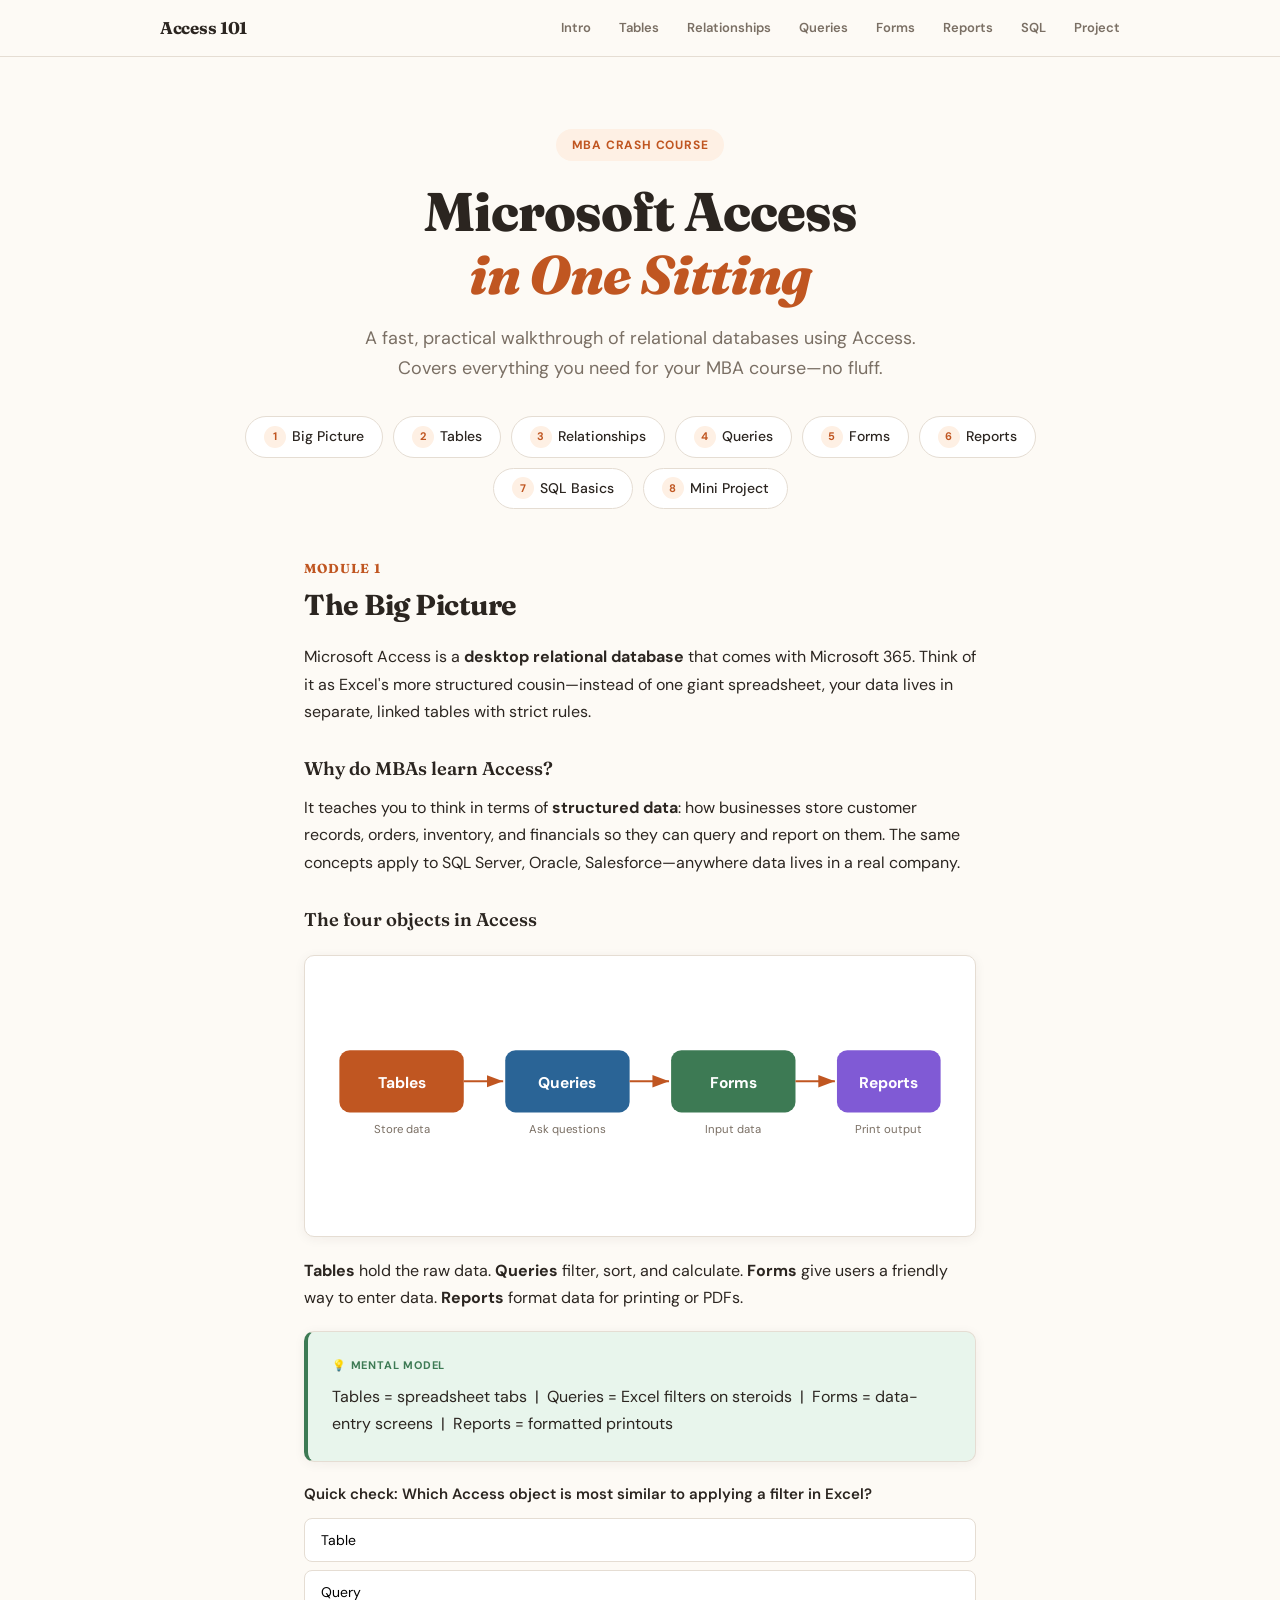
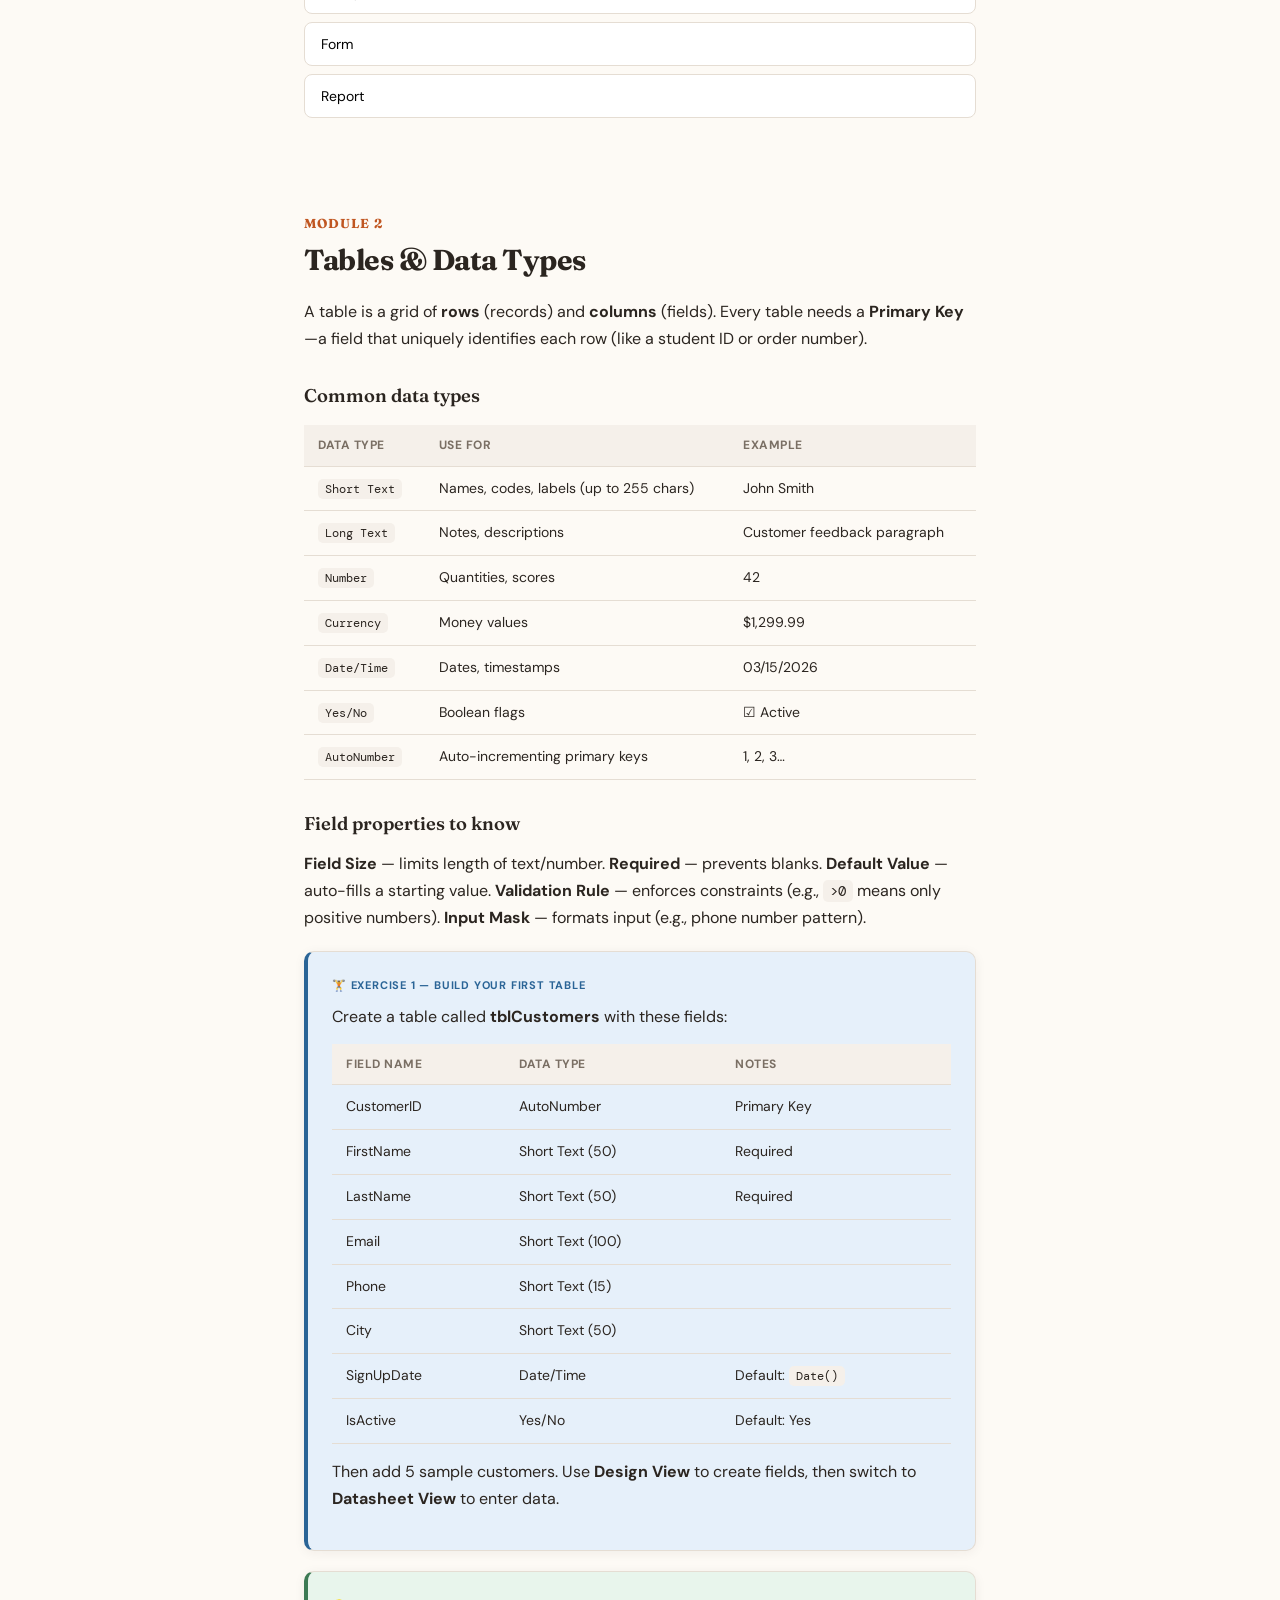
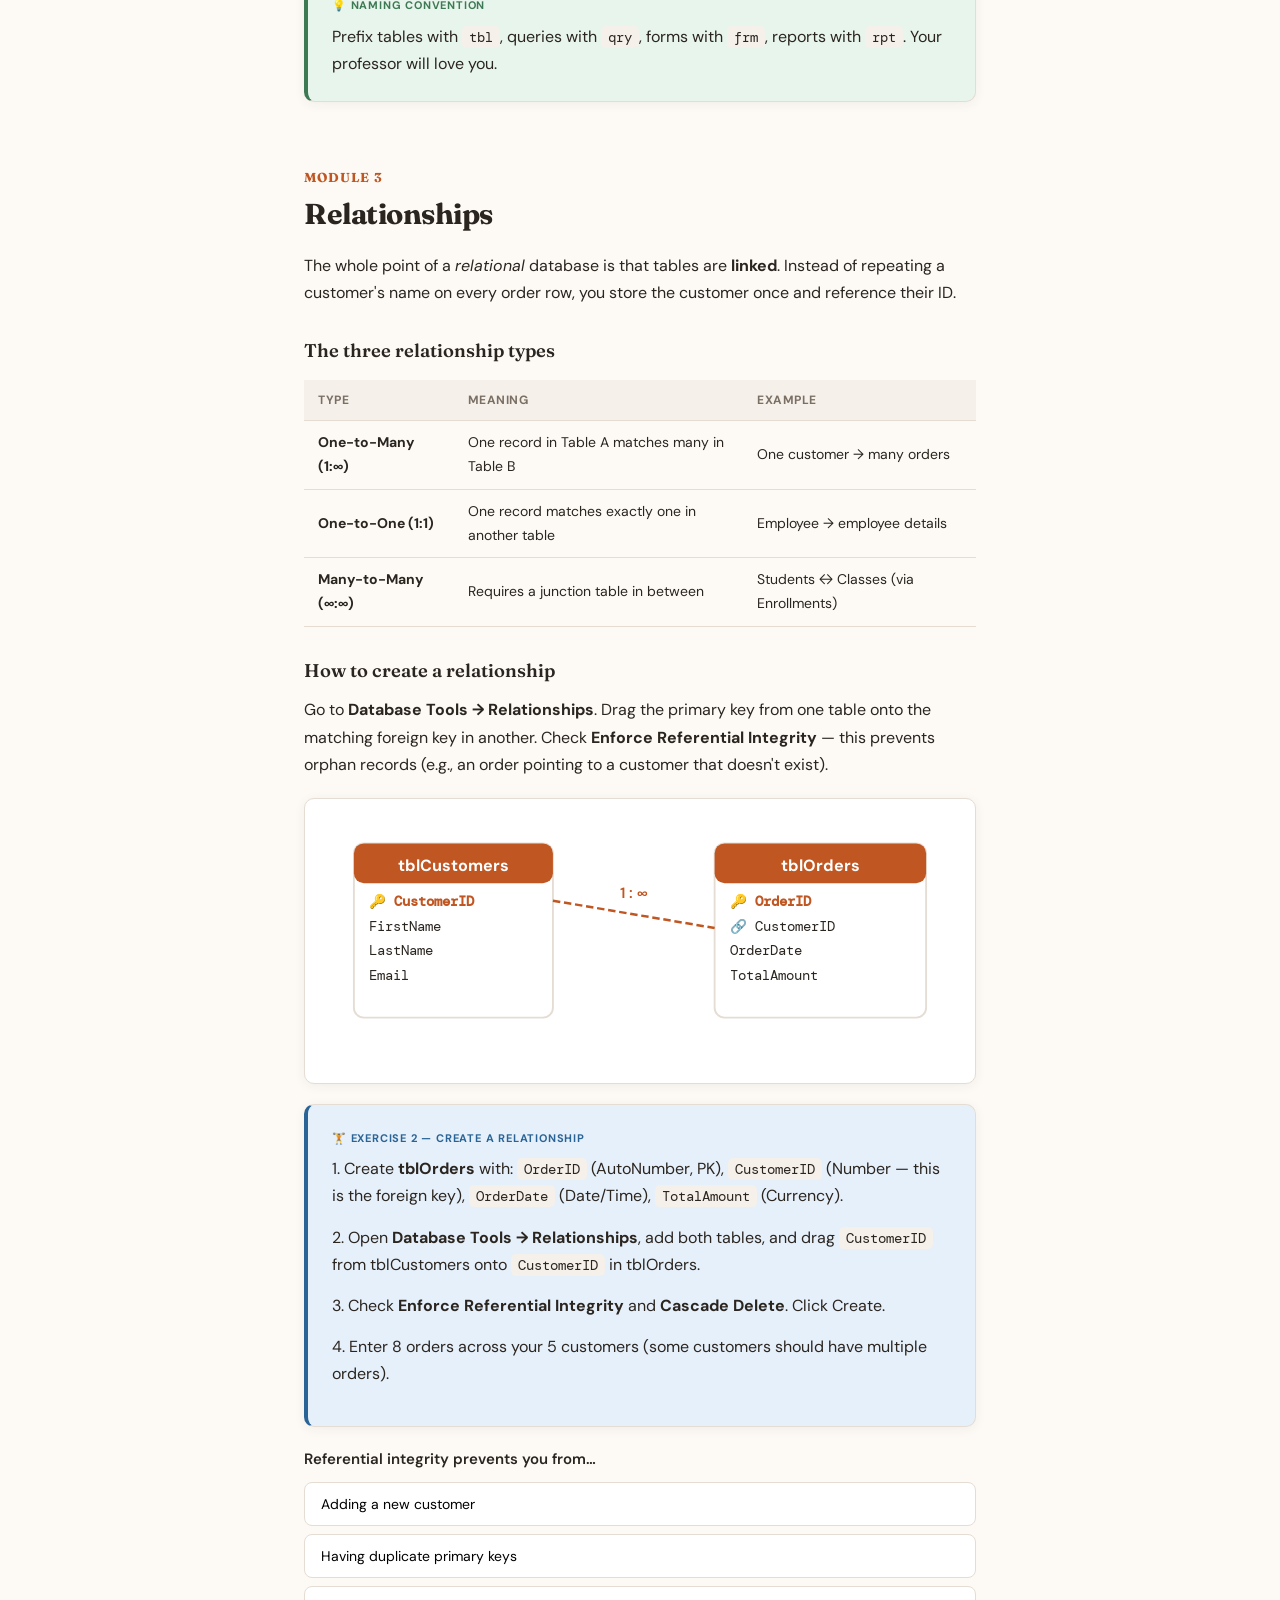
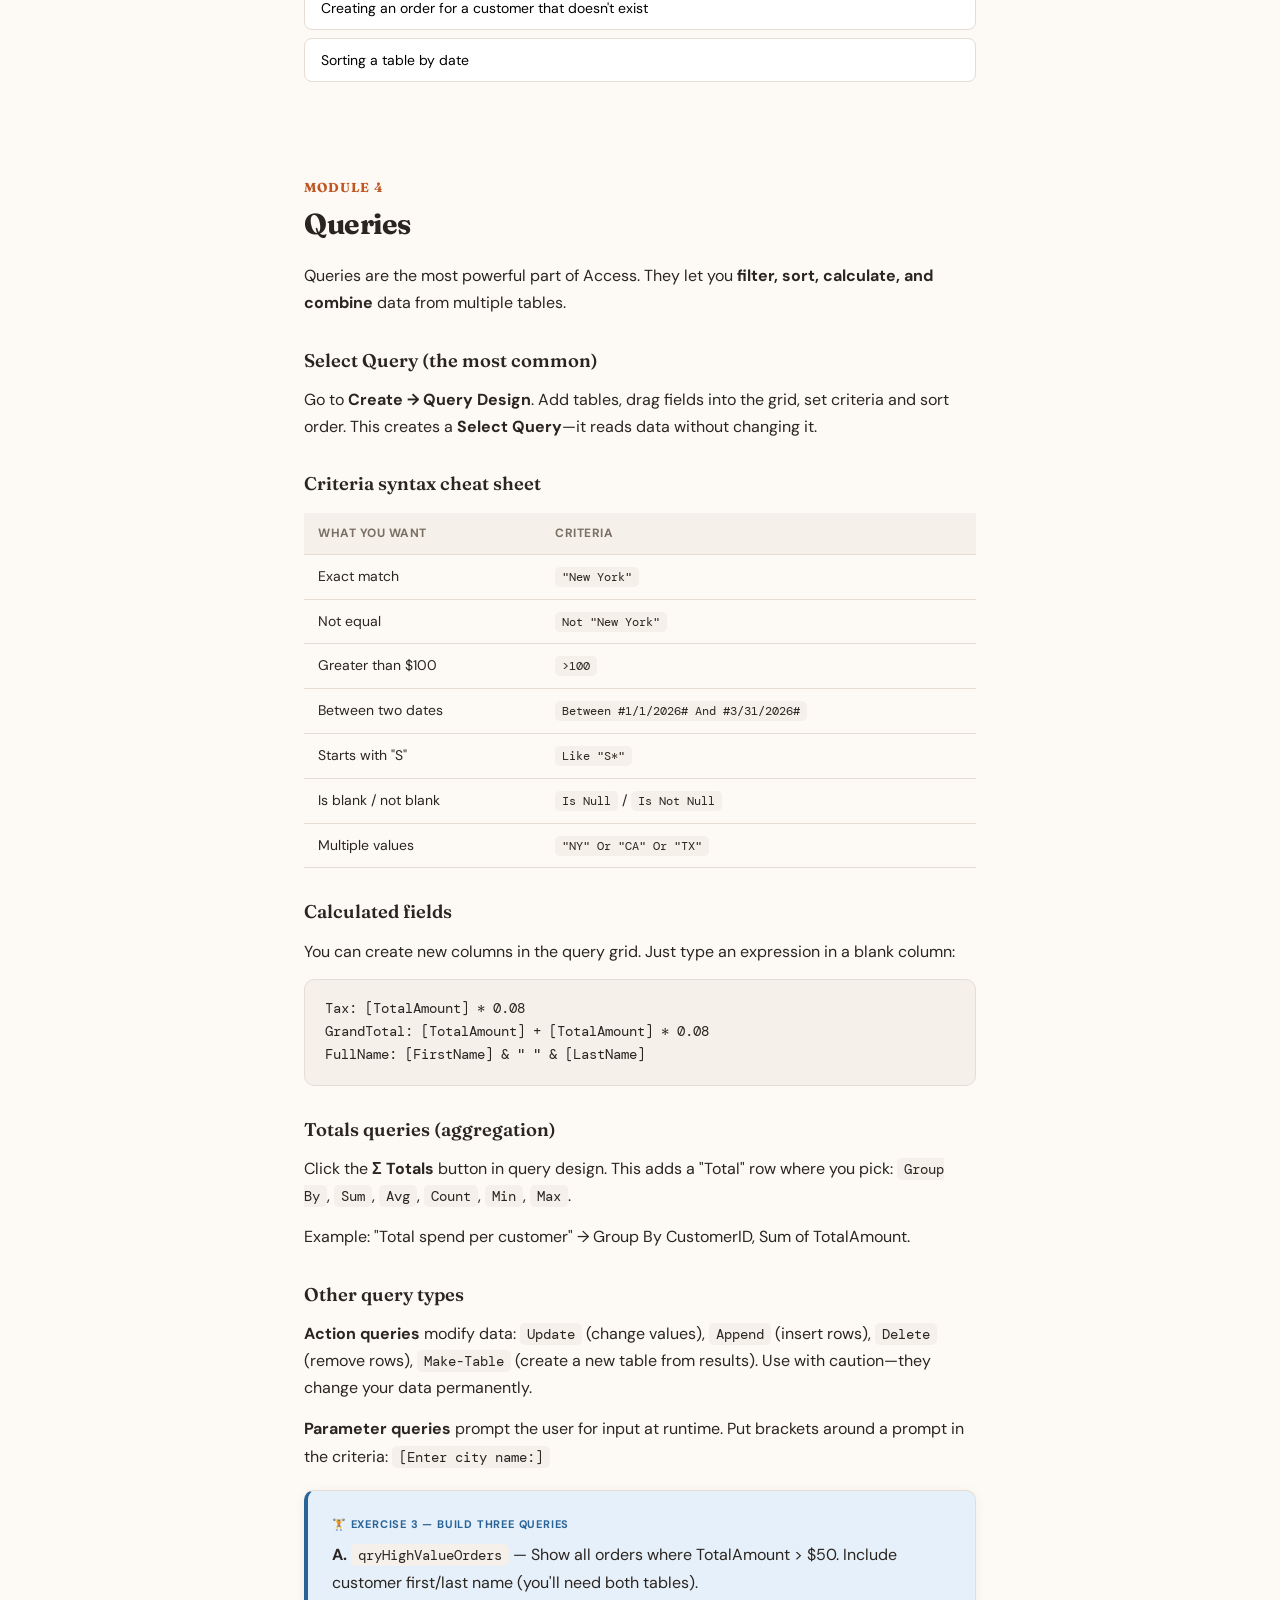
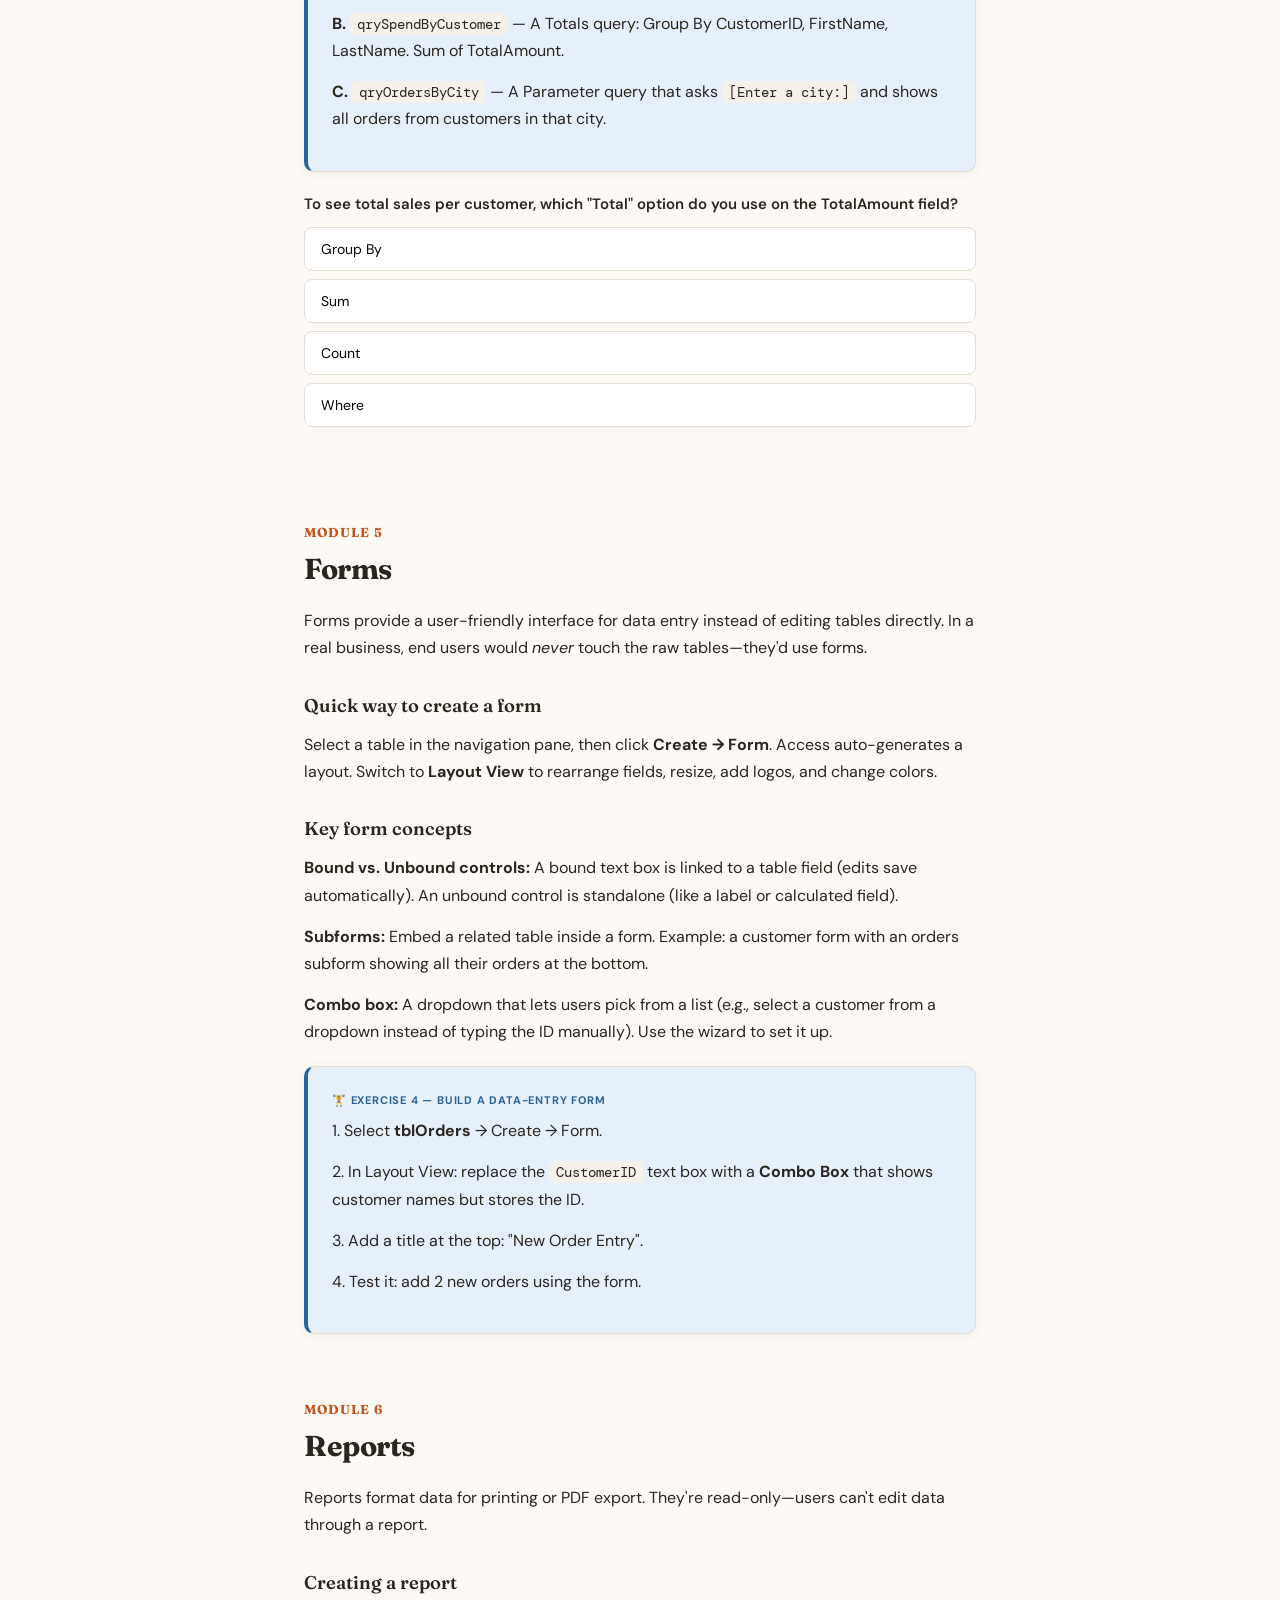
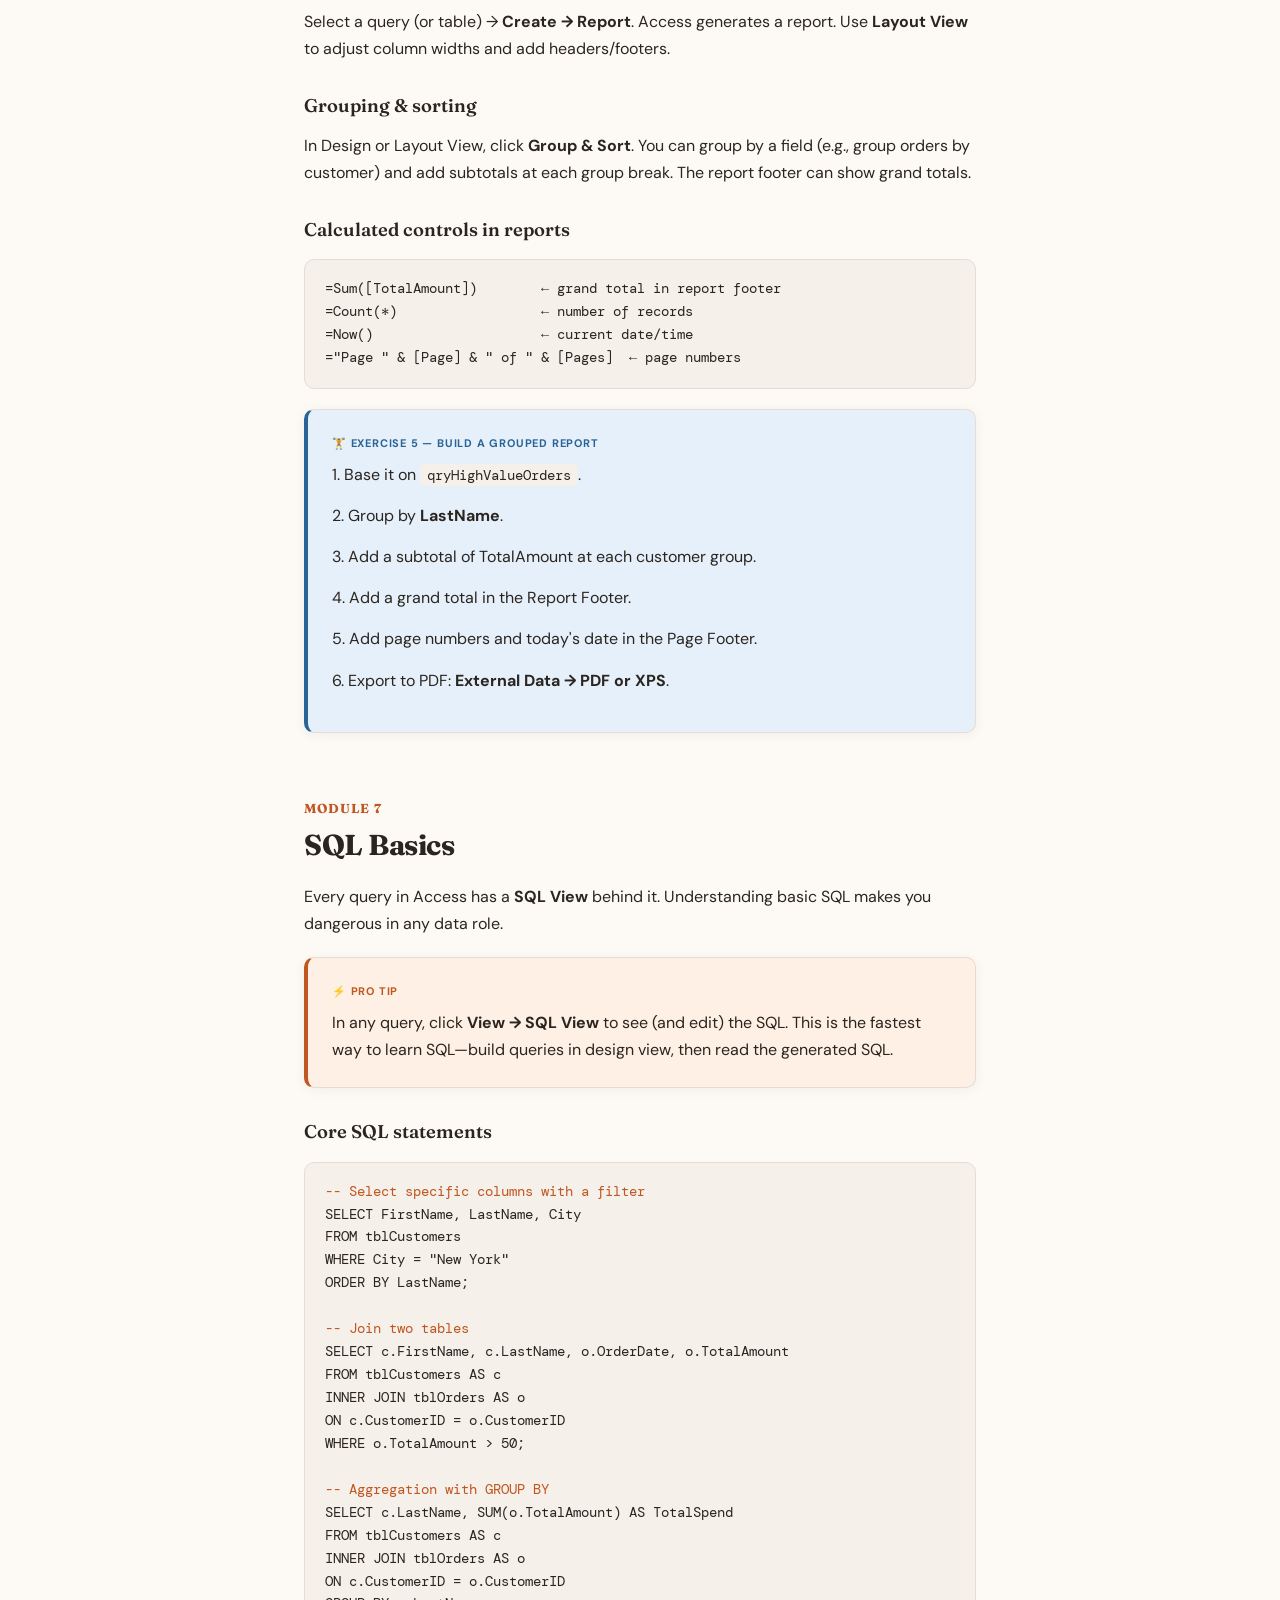
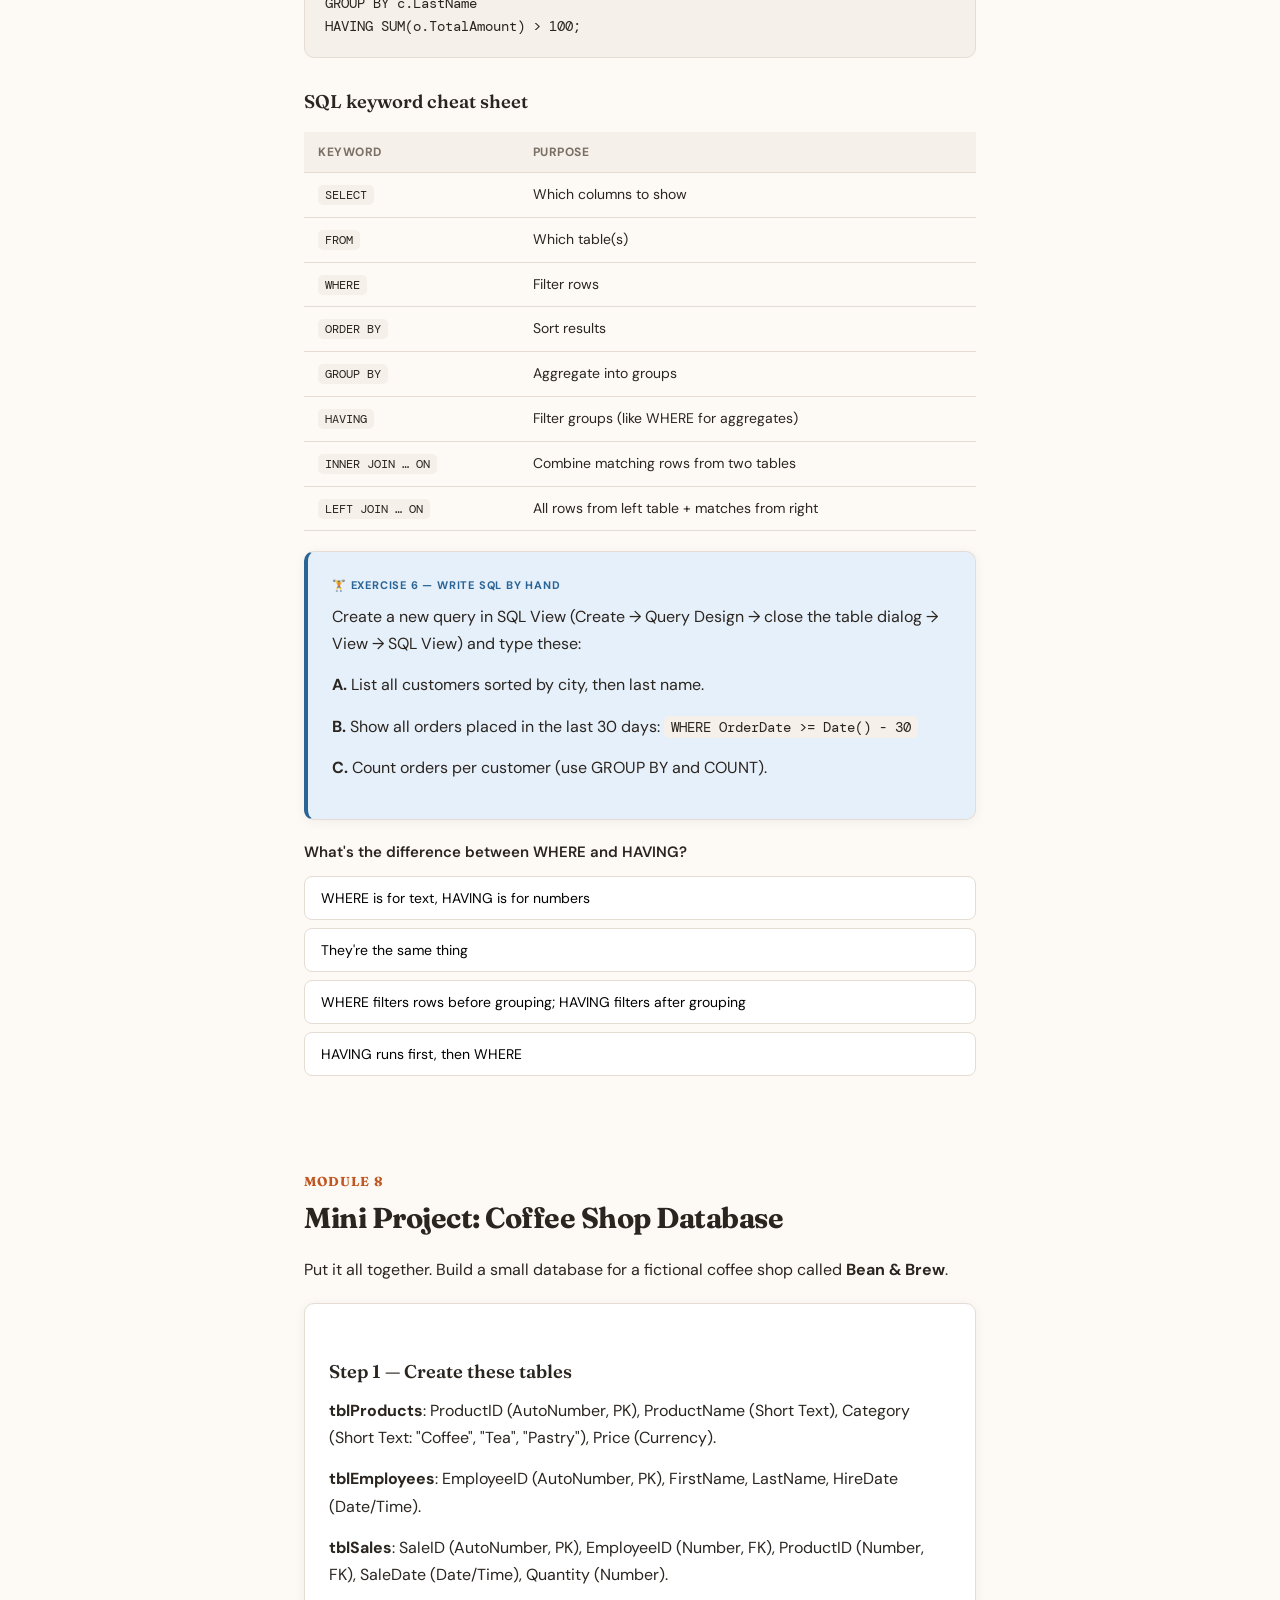
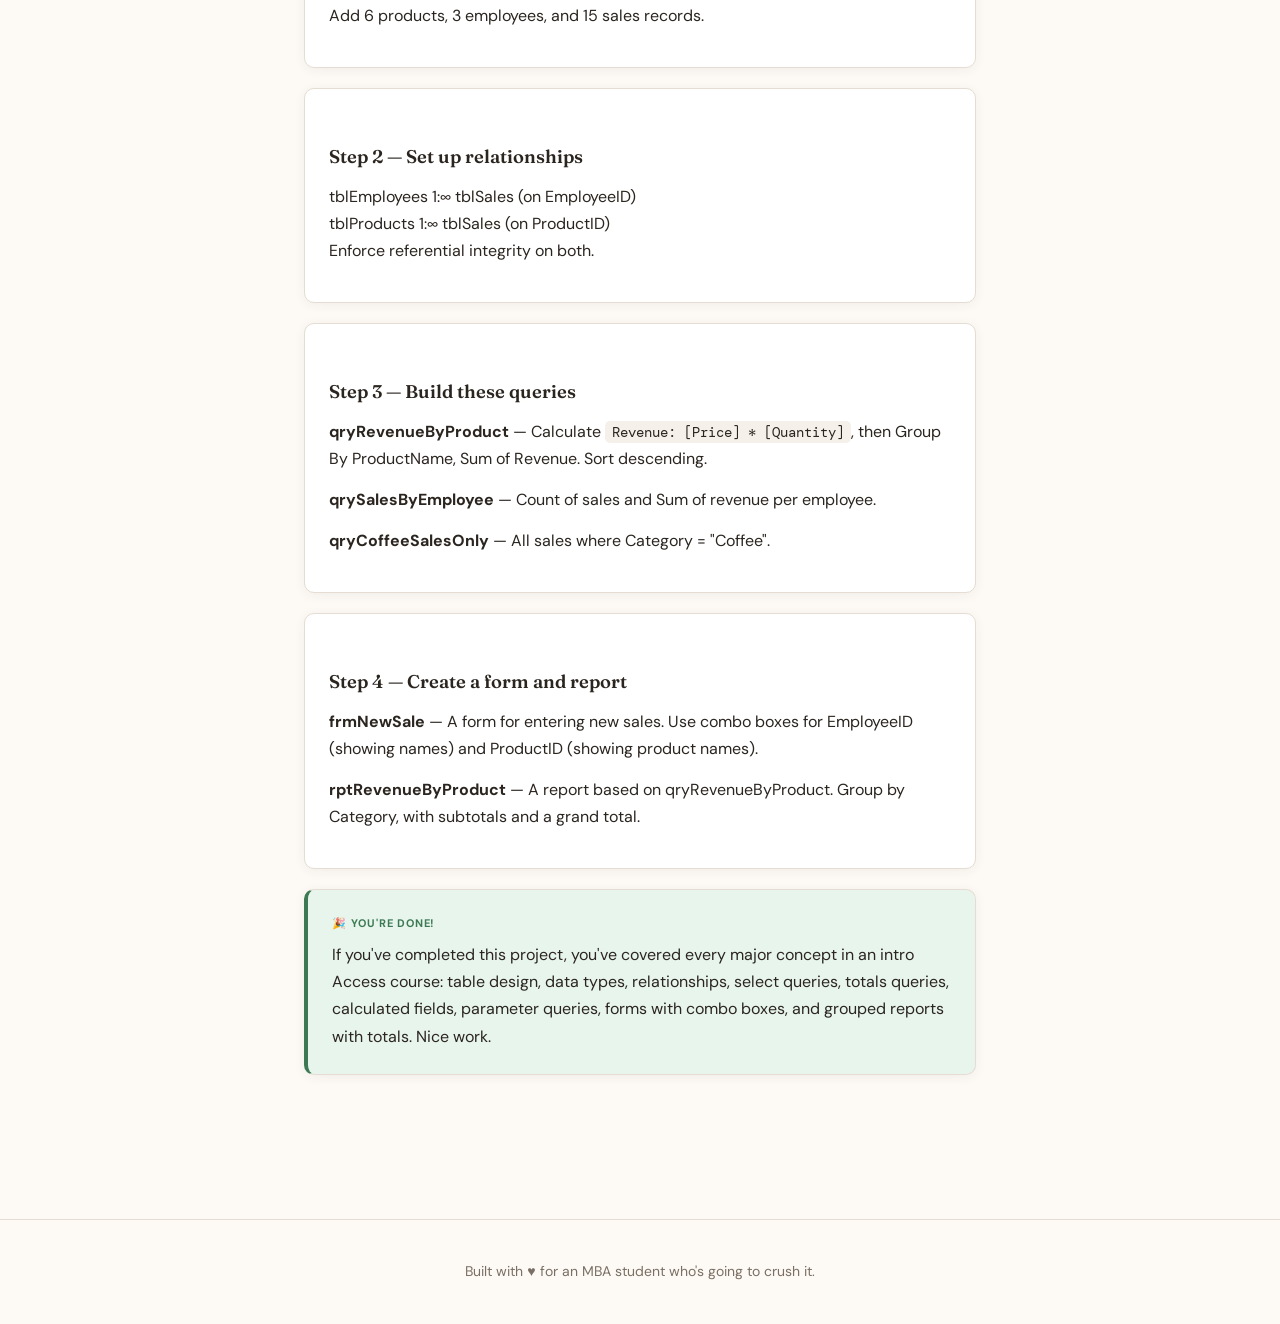
==== access-tutorial/index.html @ 062bd8d0 "Add Microsoft Access MBA crash course tutorial Interactive tutorial with 8 modules covering tables, " ====
<!DOCTYPE html>
<html lang="en">
<head>
<meta charset="UTF-8">
<meta name="viewport" content="width=device-width, initial-scale=1.0">
<title>Microsoft Access — MBA Crash Course</title>
<link href="https://fonts.googleapis.com/css2?family=Fraunces:ital,opsz,wght@0,9..144,300..900;1,9..144,300..900&family=DM+Sans:ital,wght@0,400;0,500;0,600;0,700;1,400&family=DM+Mono:wght@400;500&display=swap" rel="stylesheet">
<style>
*, *::before, *::after { box-sizing: border-box; margin: 0; padding: 0; }

:root {
  --bg: #FDFAF5;
  --text: #2B2520;
  --text-muted: #7A6F64;
  --accent: #C05621;
  --accent-light: #FEF0E4;
  --accent-dark: #8B3A12;
  --green: #3D7A54;
  --green-light: #E8F5EC;
  --blue: #2A6496;
  --blue-light: #E6F0FA;
  --border: #E5DDD3;
  --card-bg: #FFFFFF;
  --code-bg: #F5F0EA;
  --shadow: 0 2px 12px rgba(43,37,32,0.06);
  --radius: 10px;
}

html { scroll-behavior: smooth; }

body {
  font-family: 'DM Sans', sans-serif;
  background: var(--bg);
  color: var(--text);
  line-height: 1.7;
  font-size: 16px;
  -webkit-font-smoothing: antialiased;
}

/* ---- NAV ---- */
nav {
  position: sticky; top: 0; z-index: 100;
  background: rgba(253,250,245,0.92);
  backdrop-filter: blur(12px);
  border-bottom: 1px solid var(--border);
  padding: 0 24px;
}
nav .inner {
  max-width: 960px; margin: 0 auto;
  display: flex; align-items: center; gap: 28px;
  height: 56px; overflow-x: auto;
}
nav a {
  font-size: 13px; font-weight: 600; color: var(--text-muted);
  text-decoration: none; white-space: nowrap;
  transition: color 0.2s;
}
nav a:hover, nav a.active { color: var(--accent); }
nav .logo {
  font-family: 'Fraunces', serif; font-weight: 700;
  font-size: 17px; color: var(--text); margin-right: auto;
  letter-spacing: -0.3px;
}

/* ---- HERO ---- */
.hero {
  max-width: 960px; margin: 0 auto;
  padding: 72px 24px 48px;
  text-align: center;
}
.hero .badge {
  display: inline-block;
  background: var(--accent-light); color: var(--accent);
  font-size: 12px; font-weight: 700; letter-spacing: 0.8px;
  text-transform: uppercase;
  padding: 6px 16px; border-radius: 100px;
  margin-bottom: 20px;
}
.hero h1 {
  font-family: 'Fraunces', serif;
  font-size: clamp(2.2rem, 5vw, 3.4rem);
  font-weight: 800; line-height: 1.15;
  letter-spacing: -1px;
  color: var(--text);
  margin-bottom: 16px;
}
.hero h1 em { font-style: italic; color: var(--accent); }
.hero p {
  font-size: 18px; color: var(--text-muted);
  max-width: 560px; margin: 0 auto 32px;
}
.hero .toc {
  display: flex; flex-wrap: wrap; justify-content: center; gap: 10px;
}
.hero .toc a {
  display: inline-flex; align-items: center; gap: 6px;
  background: var(--card-bg); border: 1px solid var(--border);
  padding: 8px 18px; border-radius: 100px;
  font-size: 14px; font-weight: 500; color: var(--text);
  text-decoration: none; transition: all 0.2s;
}
.hero .toc a:hover {
  border-color: var(--accent); color: var(--accent);
  box-shadow: var(--shadow);
}
.hero .toc a .num {
  background: var(--accent-light); color: var(--accent);
  font-size: 11px; font-weight: 700;
  width: 22px; height: 22px; border-radius: 50%;
  display: inline-flex; align-items: center; justify-content: center;
}

/* ---- SECTIONS ---- */
.container { max-width: 720px; margin: 0 auto; padding: 0 24px 80px; }

section {
  margin-bottom: 64px;
  scroll-margin-top: 72px;
}
section > .section-num {
  font-family: 'Fraunces', serif;
  font-size: 13px; font-weight: 700;
  color: var(--accent); letter-spacing: 1px;
  text-transform: uppercase;
  margin-bottom: 8px;
}
section > h2 {
  font-family: 'Fraunces', serif;
  font-size: 1.8rem; font-weight: 700;
  line-height: 1.25; letter-spacing: -0.5px;
  margin-bottom: 20px;
}

h3 {
  font-family: 'Fraunces', serif;
  font-size: 1.15rem; font-weight: 600;
  margin: 28px 0 10px;
}

p { margin-bottom: 14px; }

/* ---- CARDS ---- */
.card {
  background: var(--card-bg);
  border: 1px solid var(--border);
  border-radius: var(--radius);
  padding: 24px;
  margin: 20px 0;
  box-shadow: var(--shadow);
}
.card.tip { border-left: 4px solid var(--green); background: var(--green-light); }
.card.warn { border-left: 4px solid var(--accent); background: var(--accent-light); }
.card.exercise { border-left: 4px solid var(--blue); background: var(--blue-light); }
.card .label {
  font-size: 11px; font-weight: 700; letter-spacing: 0.8px;
  text-transform: uppercase; margin-bottom: 8px;
}
.card.tip .label { color: var(--green); }
.card.warn .label { color: var(--accent); }
.card.exercise .label { color: var(--blue); }

/* ---- CODE ---- */
code {
  font-family: 'DM Mono', monospace;
  font-size: 0.88em;
  background: var(--code-bg);
  padding: 2px 7px; border-radius: 5px;
}
pre {
  background: var(--code-bg);
  border: 1px solid var(--border);
  border-radius: var(--radius);
  padding: 18px 20px;
  overflow-x: auto;
  margin: 14px 0;
  font-family: 'DM Mono', monospace;
  font-size: 13.5px;
  line-height: 1.7;
}

/* ---- TABLE ---- */
.table-wrap { overflow-x: auto; margin: 14px 0; }
table {
  width: 100%; border-collapse: collapse;
  font-size: 14px;
}
th, td {
  text-align: left; padding: 10px 14px;
  border-bottom: 1px solid var(--border);
}
th {
  font-weight: 700; font-size: 12px;
  text-transform: uppercase; letter-spacing: 0.5px;
  color: var(--text-muted);
  background: var(--code-bg);
}
tr:hover td { background: rgba(192,86,33,0.03); }

/* ---- PROGRESS ---- */
.progress-bar {
  position: fixed; top: 0; left: 0; height: 3px;
  background: var(--accent); z-index: 200;
  width: 0%; transition: width 0.1s;
}

/* ---- QUIZ ---- */
.quiz { margin: 20px 0; }
.quiz-q {
  font-weight: 600; margin-bottom: 10px; font-size: 15px;
}
.quiz-options { display: flex; flex-direction: column; gap: 8px; }
.quiz-opt {
  display: block; width: 100%;
  background: var(--card-bg); border: 1.5px solid var(--border);
  border-radius: 8px; padding: 12px 16px;
  font-size: 14px; font-family: inherit;
  cursor: pointer; text-align: left;
  transition: all 0.2s;
}
.quiz-opt:hover { border-color: var(--blue); }
.quiz-opt.correct {
  border-color: var(--green); background: var(--green-light);
  pointer-events: none;
}
.quiz-opt.wrong {
  border-color: #C53030; background: #FFF5F5;
  pointer-events: none;
}
.quiz-feedback {
  margin-top: 10px; font-size: 14px;
  font-weight: 600; min-height: 20px;
}

/* ---- DIAGRAM ---- */
.diagram {
  background: var(--card-bg);
  border: 1px solid var(--border);
  border-radius: var(--radius);
  padding: 32px 24px;
  margin: 20px 0;
  text-align: center;
  box-shadow: var(--shadow);
}
.diagram svg { max-width: 100%; height: auto; }

/* ---- FOOTER ---- */
footer {
  text-align: center; padding: 40px 24px;
  font-size: 14px; color: var(--text-muted);
  border-top: 1px solid var(--border);
}

/* ---- RESPONSIVE ---- */
@media (max-width: 600px) {
  .hero { padding: 48px 20px 32px; }
  section > h2 { font-size: 1.5rem; }
  .card { padding: 18px; }
  nav .inner { gap: 18px; }
}
</style>
</head>
<body>

<div class="progress-bar" id="progressBar"></div>

<nav>
  <div class="inner">
    <span class="logo">Access 101</span>
    <a href="#intro">Intro</a>
    <a href="#tables">Tables</a>
    <a href="#relationships">Relationships</a>
    <a href="#queries">Queries</a>
    <a href="#forms">Forms</a>
    <a href="#reports">Reports</a>
    <a href="#sql">SQL</a>
    <a href="#project">Project</a>
  </div>
</nav>

<!-- HERO -->
<div class="hero">
  <div class="badge">MBA Crash Course</div>
  <h1>Microsoft Access<br><em>in One Sitting</em></h1>
  <p>A fast, practical walkthrough of relational databases using Access. Covers everything you need for your MBA course—no fluff.</p>
  <div class="toc">
    <a href="#intro"><span class="num">1</span> Big Picture</a>
    <a href="#tables"><span class="num">2</span> Tables</a>
    <a href="#relationships"><span class="num">3</span> Relationships</a>
    <a href="#queries"><span class="num">4</span> Queries</a>
    <a href="#forms"><span class="num">5</span> Forms</a>
    <a href="#reports"><span class="num">6</span> Reports</a>
    <a href="#sql"><span class="num">7</span> SQL Basics</a>
    <a href="#project"><span class="num">8</span> Mini Project</a>
  </div>
</div>

<div class="container">

<!-- ============ SECTION 1 ============ -->
<section id="intro">
  <div class="section-num">Module 1</div>
  <h2>The Big Picture</h2>

  <p>Microsoft Access is a <strong>desktop relational database</strong> that comes with Microsoft 365. Think of it as Excel's more structured cousin—instead of one giant spreadsheet, your data lives in separate, linked tables with strict rules.</p>

  <h3>Why do MBAs learn Access?</h3>
  <p>It teaches you to think in terms of <strong>structured data</strong>: how businesses store customer records, orders, inventory, and financials so they can query and report on them. The same concepts apply to SQL Server, Oracle, Salesforce—anywhere data lives in a real company.</p>

  <h3>The four objects in Access</h3>

  <div class="diagram">
    <svg viewBox="0 0 600 200" xmlns="http://www.w3.org/2000/svg">
      <style>
        .box { rx: 10; ry: 10; stroke-width: 2; }
        .label { font-family: 'DM Sans', sans-serif; font-size: 15px; font-weight: 700; fill: #fff; text-anchor: middle; }
        .sub { font-family: 'DM Sans', sans-serif; font-size: 11px; fill: #7A6F64; text-anchor: middle; }
        .arrow { stroke: #C05621; stroke-width: 2; fill: none; marker-end: url(#arrowhead); }
      </style>
      <defs><marker id="arrowhead" markerWidth="8" markerHeight="6" refX="8" refY="3" orient="auto"><polygon points="0 0, 8 3, 0 6" fill="#C05621"/></marker></defs>
      <rect class="box" x="10" y="60" width="120" height="60" fill="#C05621"/>
      <text class="label" x="70" y="96">Tables</text>
      <text class="sub" x="70" y="140">Store data</text>

      <rect class="box" x="170" y="60" width="120" height="60" fill="#2A6496"/>
      <text class="label" x="230" y="96">Queries</text>
      <text class="sub" x="230" y="140">Ask questions</text>

      <rect class="box" x="330" y="60" width="120" height="60" fill="#3D7A54"/>
      <text class="label" x="390" y="96">Forms</text>
      <text class="sub" x="390" y="140">Input data</text>

      <rect class="box" x="490" y="60" width="100" height="60" fill="#805AD5"/>
      <text class="label" x="540" y="96">Reports</text>
      <text class="sub" x="540" y="140">Print output</text>

      <line class="arrow" x1="130" y1="90" x2="168" y2="90"/>
      <line class="arrow" x1="290" y1="90" x2="328" y2="90"/>
      <line class="arrow" x1="450" y1="90" x2="488" y2="90"/>
    </svg>
  </div>

  <p><strong>Tables</strong> hold the raw data. <strong>Queries</strong> filter, sort, and calculate. <strong>Forms</strong> give users a friendly way to enter data. <strong>Reports</strong> format data for printing or PDFs.</p>

  <div class="card tip">
    <div class="label">💡 Mental model</div>
    Tables = spreadsheet tabs &nbsp;|&nbsp; Queries = Excel filters on steroids &nbsp;|&nbsp; Forms = data-entry screens &nbsp;|&nbsp; Reports = formatted printouts
  </div>

  <div class="quiz" data-answer="1">
    <div class="quiz-q">Quick check: Which Access object is most similar to applying a filter in Excel?</div>
    <div class="quiz-options">
      <button class="quiz-opt" data-idx="0">Table</button>
      <button class="quiz-opt" data-idx="1">Query</button>
      <button class="quiz-opt" data-idx="2">Form</button>
      <button class="quiz-opt" data-idx="3">Report</button>
    </div>
    <div class="quiz-feedback"></div>
  </div>
</section>

<!-- ============ SECTION 2 ============ -->
<section id="tables">
  <div class="section-num">Module 2</div>
  <h2>Tables &amp; Data Types</h2>

  <p>A table is a grid of <strong>rows</strong> (records) and <strong>columns</strong> (fields). Every table needs a <strong>Primary Key</strong>—a field that uniquely identifies each row (like a student ID or order number).</p>

  <h3>Common data types</h3>
  <div class="table-wrap">
    <table>
      <thead><tr><th>Data Type</th><th>Use For</th><th>Example</th></tr></thead>
      <tbody>
        <tr><td><code>Short Text</code></td><td>Names, codes, labels (up to 255 chars)</td><td>John Smith</td></tr>
        <tr><td><code>Long Text</code></td><td>Notes, descriptions</td><td>Customer feedback paragraph</td></tr>
        <tr><td><code>Number</code></td><td>Quantities, scores</td><td>42</td></tr>
        <tr><td><code>Currency</code></td><td>Money values</td><td>$1,299.99</td></tr>
        <tr><td><code>Date/Time</code></td><td>Dates, timestamps</td><td>03/15/2026</td></tr>
        <tr><td><code>Yes/No</code></td><td>Boolean flags</td><td>☑ Active</td></tr>
        <tr><td><code>AutoNumber</code></td><td>Auto-incrementing primary keys</td><td>1, 2, 3…</td></tr>
      </tbody>
    </table>
  </div>

  <h3>Field properties to know</h3>
  <p><strong>Field Size</strong> — limits length of text/number. <strong>Required</strong> — prevents blanks. <strong>Default Value</strong> — auto-fills a starting value. <strong>Validation Rule</strong> — enforces constraints (e.g., <code>>0</code> means only positive numbers). <strong>Input Mask</strong> — formats input (e.g., phone number pattern).</p>

  <div class="card exercise">
    <div class="label">🏋️ Exercise 1 — Build your first table</div>
    <p>Create a table called <strong>tblCustomers</strong> with these fields:</p>
    <div class="table-wrap">
      <table>
        <thead><tr><th>Field Name</th><th>Data Type</th><th>Notes</th></tr></thead>
        <tbody>
          <tr><td>CustomerID</td><td>AutoNumber</td><td>Primary Key</td></tr>
          <tr><td>FirstName</td><td>Short Text (50)</td><td>Required</td></tr>
          <tr><td>LastName</td><td>Short Text (50)</td><td>Required</td></tr>
          <tr><td>Email</td><td>Short Text (100)</td><td></td></tr>
          <tr><td>Phone</td><td>Short Text (15)</td><td></td></tr>
          <tr><td>City</td><td>Short Text (50)</td><td></td></tr>
          <tr><td>SignUpDate</td><td>Date/Time</td><td>Default: <code>Date()</code></td></tr>
          <tr><td>IsActive</td><td>Yes/No</td><td>Default: Yes</td></tr>
        </tbody>
      </table>
    </div>
    <p>Then add 5 sample customers. Use <strong>Design View</strong> to create fields, then switch to <strong>Datasheet View</strong> to enter data.</p>
  </div>

  <div class="card tip">
    <div class="label">💡 Naming convention</div>
    Prefix tables with <code>tbl</code>, queries with <code>qry</code>, forms with <code>frm</code>, reports with <code>rpt</code>. Your professor will love you.
  </div>
</section>

<!-- ============ SECTION 3 ============ -->
<section id="relationships">
  <div class="section-num">Module 3</div>
  <h2>Relationships</h2>

  <p>The whole point of a <em>relational</em> database is that tables are <strong>linked</strong>. Instead of repeating a customer's name on every order row, you store the customer once and reference their ID.</p>

  <h3>The three relationship types</h3>
  <div class="table-wrap">
    <table>
      <thead><tr><th>Type</th><th>Meaning</th><th>Example</th></tr></thead>
      <tbody>
        <tr><td><strong>One-to-Many (1:∞)</strong></td><td>One record in Table A matches many in Table B</td><td>One customer → many orders</td></tr>
        <tr><td><strong>One-to-One (1:1)</strong></td><td>One record matches exactly one in another table</td><td>Employee → employee details</td></tr>
        <tr><td><strong>Many-to-Many (∞:∞)</strong></td><td>Requires a junction table in between</td><td>Students ↔ Classes (via Enrollments)</td></tr>
      </tbody>
    </table>
  </div>

  <h3>How to create a relationship</h3>
  <p>Go to <strong>Database Tools → Relationships</strong>. Drag the primary key from one table onto the matching foreign key in another. Check <strong>Enforce Referential Integrity</strong> — this prevents orphan records (e.g., an order pointing to a customer that doesn't exist).</p>

  <div class="diagram">
    <svg viewBox="0 0 500 170" xmlns="http://www.w3.org/2000/svg">
      <style>
        .tbl-box { fill: #fff; stroke: #E5DDD3; stroke-width: 1.5; rx: 8; }
        .tbl-head { fill: #C05621; rx: 8; }
        .tbl-title { font-family: 'DM Sans', sans-serif; font-size: 13px; font-weight: 700; fill: #fff; }
        .tbl-field { font-family: 'DM Mono', monospace; font-size: 11px; fill: #2B2520; }
        .tbl-pk { font-family: 'DM Mono', monospace; font-size: 11px; fill: #C05621; font-weight: 700; }
        .rel-line { stroke: #C05621; stroke-width: 2; stroke-dasharray: 6 3; }
        .rel-label { font-family: 'DM Sans', sans-serif; font-size: 12px; fill: #C05621; font-weight: 600; text-anchor: middle; }
      </style>
      <rect class="tbl-box" x="20" y="10" width="160" height="140"/>
      <rect class="tbl-head" x="20" y="10" width="160" height="32"/>
      <text class="tbl-title" x="100" y="32" text-anchor="middle">tblCustomers</text>
      <text class="tbl-pk" x="32" y="60">🔑 CustomerID</text>
      <text class="tbl-field" x="32" y="80">FirstName</text>
      <text class="tbl-field" x="32" y="100">LastName</text>
      <text class="tbl-field" x="32" y="120">Email</text>

      <rect class="tbl-box" x="310" y="10" width="170" height="140"/>
      <rect class="tbl-head" x="310" y="10" width="170" height="32"/>
      <text class="tbl-title" x="395" y="32" text-anchor="middle">tblOrders</text>
      <text class="tbl-pk" x="322" y="60">🔑 OrderID</text>
      <text class="tbl-field" x="322" y="80">🔗 CustomerID</text>
      <text class="tbl-field" x="322" y="100">OrderDate</text>
      <text class="tbl-field" x="322" y="120">TotalAmount</text>

      <line class="rel-line" x1="180" y1="56" x2="310" y2="78"/>
      <text class="rel-label" x="245" y="54">1 : ∞</text>
    </svg>
  </div>

  <div class="card exercise">
    <div class="label">🏋️ Exercise 2 — Create a relationship</div>
    <p>1. Create <strong>tblOrders</strong> with: <code>OrderID</code> (AutoNumber, PK), <code>CustomerID</code> (Number — this is the foreign key), <code>OrderDate</code> (Date/Time), <code>TotalAmount</code> (Currency).</p>
    <p>2. Open <strong>Database Tools → Relationships</strong>, add both tables, and drag <code>CustomerID</code> from tblCustomers onto <code>CustomerID</code> in tblOrders.</p>
    <p>3. Check <strong>Enforce Referential Integrity</strong> and <strong>Cascade Delete</strong>. Click Create.</p>
    <p>4. Enter 8 orders across your 5 customers (some customers should have multiple orders).</p>
  </div>

  <div class="quiz" data-answer="2">
    <div class="quiz-q">Referential integrity prevents you from…</div>
    <div class="quiz-options">
      <button class="quiz-opt" data-idx="0">Adding a new customer</button>
      <button class="quiz-opt" data-idx="1">Having duplicate primary keys</button>
      <button class="quiz-opt" data-idx="2">Creating an order for a customer that doesn't exist</button>
      <button class="quiz-opt" data-idx="3">Sorting a table by date</button>
    </div>
    <div class="quiz-feedback"></div>
  </div>
</section>

<!-- ============ SECTION 4 ============ -->
<section id="queries">
  <div class="section-num">Module 4</div>
  <h2>Queries</h2>

  <p>Queries are the most powerful part of Access. They let you <strong>filter, sort, calculate, and combine</strong> data from multiple tables.</p>

  <h3>Select Query (the most common)</h3>
  <p>Go to <strong>Create → Query Design</strong>. Add tables, drag fields into the grid, set criteria and sort order. This creates a <strong>Select Query</strong>—it reads data without changing it.</p>

  <h3>Criteria syntax cheat sheet</h3>
  <div class="table-wrap">
    <table>
      <thead><tr><th>What you want</th><th>Criteria</th></tr></thead>
      <tbody>
        <tr><td>Exact match</td><td><code>"New York"</code></td></tr>
        <tr><td>Not equal</td><td><code>Not "New York"</code></td></tr>
        <tr><td>Greater than $100</td><td><code>>100</code></td></tr>
        <tr><td>Between two dates</td><td><code>Between #1/1/2026# And #3/31/2026#</code></td></tr>
        <tr><td>Starts with "S"</td><td><code>Like "S*"</code></td></tr>
        <tr><td>Is blank / not blank</td><td><code>Is Null</code> / <code>Is Not Null</code></td></tr>
        <tr><td>Multiple values</td><td><code>"NY" Or "CA" Or "TX"</code></td></tr>
      </tbody>
    </table>
  </div>

  <h3>Calculated fields</h3>
  <p>You can create new columns in the query grid. Just type an expression in a blank column:</p>
  <pre>Tax: [TotalAmount] * 0.08
GrandTotal: [TotalAmount] + [TotalAmount] * 0.08
FullName: [FirstName] &amp; " " &amp; [LastName]</pre>

  <h3>Totals queries (aggregation)</h3>
  <p>Click the <strong>Σ Totals</strong> button in query design. This adds a "Total" row where you pick: <code>Group By</code>, <code>Sum</code>, <code>Avg</code>, <code>Count</code>, <code>Min</code>, <code>Max</code>.</p>
  <p>Example: "Total spend per customer" → Group By CustomerID, Sum of TotalAmount.</p>

  <h3>Other query types</h3>
  <p><strong>Action queries</strong> modify data: <code>Update</code> (change values), <code>Append</code> (insert rows), <code>Delete</code> (remove rows), <code>Make-Table</code> (create a new table from results). Use with caution—they change your data permanently.</p>
  <p><strong>Parameter queries</strong> prompt the user for input at runtime. Put brackets around a prompt in the criteria: <code>[Enter city name:]</code></p>

  <div class="card exercise">
    <div class="label">🏋️ Exercise 3 — Build three queries</div>
    <p><strong>A.</strong> <code>qryHighValueOrders</code> — Show all orders where TotalAmount > $50. Include customer first/last name (you'll need both tables).</p>
    <p><strong>B.</strong> <code>qrySpendByCustomer</code> — A Totals query: Group By CustomerID, FirstName, LastName. Sum of TotalAmount.</p>
    <p><strong>C.</strong> <code>qryOrdersByCity</code> — A Parameter query that asks <code>[Enter a city:]</code> and shows all orders from customers in that city.</p>
  </div>

  <div class="quiz" data-answer="1">
    <div class="quiz-q">To see total sales per customer, which "Total" option do you use on the TotalAmount field?</div>
    <div class="quiz-options">
      <button class="quiz-opt" data-idx="0">Group By</button>
      <button class="quiz-opt" data-idx="1">Sum</button>
      <button class="quiz-opt" data-idx="2">Count</button>
      <button class="quiz-opt" data-idx="3">Where</button>
    </div>
    <div class="quiz-feedback"></div>
  </div>
</section>

<!-- ============ SECTION 5 ============ -->
<section id="forms">
  <div class="section-num">Module 5</div>
  <h2>Forms</h2>

  <p>Forms provide a user-friendly interface for data entry instead of editing tables directly. In a real business, end users would <em>never</em> touch the raw tables—they'd use forms.</p>

  <h3>Quick way to create a form</h3>
  <p>Select a table in the navigation pane, then click <strong>Create → Form</strong>. Access auto-generates a layout. Switch to <strong>Layout View</strong> to rearrange fields, resize, add logos, and change colors.</p>

  <h3>Key form concepts</h3>
  <p><strong>Bound vs. Unbound controls:</strong> A bound text box is linked to a table field (edits save automatically). An unbound control is standalone (like a label or calculated field).</p>
  <p><strong>Subforms:</strong> Embed a related table inside a form. Example: a customer form with an orders subform showing all their orders at the bottom.</p>
  <p><strong>Combo box:</strong> A dropdown that lets users pick from a list (e.g., select a customer from a dropdown instead of typing the ID manually). Use the wizard to set it up.</p>

  <div class="card exercise">
    <div class="label">🏋️ Exercise 4 — Build a data-entry form</div>
    <p>1. Select <strong>tblOrders</strong> → Create → Form.</p>
    <p>2. In Layout View: replace the <code>CustomerID</code> text box with a <strong>Combo Box</strong> that shows customer names but stores the ID.</p>
    <p>3. Add a title at the top: "New Order Entry".</p>
    <p>4. Test it: add 2 new orders using the form.</p>
  </div>
</section>

<!-- ============ SECTION 6 ============ -->
<section id="reports">
  <div class="section-num">Module 6</div>
  <h2>Reports</h2>

  <p>Reports format data for printing or PDF export. They're read-only—users can't edit data through a report.</p>

  <h3>Creating a report</h3>
  <p>Select a query (or table) → <strong>Create → Report</strong>. Access generates a report. Use <strong>Layout View</strong> to adjust column widths and add headers/footers.</p>

  <h3>Grouping &amp; sorting</h3>
  <p>In Design or Layout View, click <strong>Group &amp; Sort</strong>. You can group by a field (e.g., group orders by customer) and add subtotals at each group break. The report footer can show grand totals.</p>

  <h3>Calculated controls in reports</h3>
  <pre>=Sum([TotalAmount])        ← grand total in report footer
=Count(*)                  ← number of records
=Now()                     ← current date/time
="Page " &amp; [Page] &amp; " of " &amp; [Pages]  ← page numbers</pre>

  <div class="card exercise">
    <div class="label">🏋️ Exercise 5 — Build a grouped report</div>
    <p>1. Base it on <code>qryHighValueOrders</code>.</p>
    <p>2. Group by <strong>LastName</strong>.</p>
    <p>3. Add a subtotal of TotalAmount at each customer group.</p>
    <p>4. Add a grand total in the Report Footer.</p>
    <p>5. Add page numbers and today's date in the Page Footer.</p>
    <p>6. Export to PDF: <strong>External Data → PDF or XPS</strong>.</p>
  </div>
</section>

<!-- ============ SECTION 7 ============ -->
<section id="sql">
  <div class="section-num">Module 7</div>
  <h2>SQL Basics</h2>

  <p>Every query in Access has a <strong>SQL View</strong> behind it. Understanding basic SQL makes you dangerous in any data role.</p>

  <div class="card warn">
    <div class="label">⚡ Pro tip</div>
    In any query, click <strong>View → SQL View</strong> to see (and edit) the SQL. This is the fastest way to learn SQL—build queries in design view, then read the generated SQL.
  </div>

  <h3>Core SQL statements</h3>
  <pre><span style="color:#C05621">-- Select specific columns with a filter</span>
SELECT FirstName, LastName, City
FROM tblCustomers
WHERE City = "New York"
ORDER BY LastName;

<span style="color:#C05621">-- Join two tables</span>
SELECT c.FirstName, c.LastName, o.OrderDate, o.TotalAmount
FROM tblCustomers AS c
INNER JOIN tblOrders AS o
ON c.CustomerID = o.CustomerID
WHERE o.TotalAmount > 50;

<span style="color:#C05621">-- Aggregation with GROUP BY</span>
SELECT c.LastName, SUM(o.TotalAmount) AS TotalSpend
FROM tblCustomers AS c
INNER JOIN tblOrders AS o
ON c.CustomerID = o.CustomerID
GROUP BY c.LastName
HAVING SUM(o.TotalAmount) > 100;</pre>

  <h3>SQL keyword cheat sheet</h3>
  <div class="table-wrap">
    <table>
      <thead><tr><th>Keyword</th><th>Purpose</th></tr></thead>
      <tbody>
        <tr><td><code>SELECT</code></td><td>Which columns to show</td></tr>
        <tr><td><code>FROM</code></td><td>Which table(s)</td></tr>
        <tr><td><code>WHERE</code></td><td>Filter rows</td></tr>
        <tr><td><code>ORDER BY</code></td><td>Sort results</td></tr>
        <tr><td><code>GROUP BY</code></td><td>Aggregate into groups</td></tr>
        <tr><td><code>HAVING</code></td><td>Filter groups (like WHERE for aggregates)</td></tr>
        <tr><td><code>INNER JOIN … ON</code></td><td>Combine matching rows from two tables</td></tr>
        <tr><td><code>LEFT JOIN … ON</code></td><td>All rows from left table + matches from right</td></tr>
      </tbody>
    </table>
  </div>

  <div class="card exercise">
    <div class="label">🏋️ Exercise 6 — Write SQL by hand</div>
    <p>Create a new query in SQL View (Create → Query Design → close the table dialog → View → SQL View) and type these:</p>
    <p><strong>A.</strong> List all customers sorted by city, then last name.</p>
    <p><strong>B.</strong> Show all orders placed in the last 30 days: <code>WHERE OrderDate >= Date() - 30</code></p>
    <p><strong>C.</strong> Count orders per customer (use GROUP BY and COUNT).</p>
  </div>

  <div class="quiz" data-answer="2">
    <div class="quiz-q">What's the difference between WHERE and HAVING?</div>
    <div class="quiz-options">
      <button class="quiz-opt" data-idx="0">WHERE is for text, HAVING is for numbers</button>
      <button class="quiz-opt" data-idx="1">They're the same thing</button>
      <button class="quiz-opt" data-idx="2">WHERE filters rows before grouping; HAVING filters after grouping</button>
      <button class="quiz-opt" data-idx="3">HAVING runs first, then WHERE</button>
    </div>
    <div class="quiz-feedback"></div>
  </div>
</section>

<!-- ============ SECTION 8 ============ -->
<section id="project">
  <div class="section-num">Module 8</div>
  <h2>Mini Project: Coffee Shop Database</h2>

  <p>Put it all together. Build a small database for a fictional coffee shop called <strong>Bean & Brew</strong>.</p>

  <div class="card">
    <h3>Step 1 — Create these tables</h3>
    <p><strong>tblProducts</strong>: ProductID (AutoNumber, PK), ProductName (Short Text), Category (Short Text: "Coffee", "Tea", "Pastry"), Price (Currency).</p>
    <p><strong>tblEmployees</strong>: EmployeeID (AutoNumber, PK), FirstName, LastName, HireDate (Date/Time).</p>
    <p><strong>tblSales</strong>: SaleID (AutoNumber, PK), EmployeeID (Number, FK), ProductID (Number, FK), SaleDate (Date/Time), Quantity (Number).</p>
    <p>Add 6 products, 3 employees, and 15 sales records.</p>
  </div>

  <div class="card">
    <h3>Step 2 — Set up relationships</h3>
    <p>tblEmployees 1:∞ tblSales (on EmployeeID)<br>
    tblProducts 1:∞ tblSales (on ProductID)<br>
    Enforce referential integrity on both.</p>
  </div>

  <div class="card">
    <h3>Step 3 — Build these queries</h3>
    <p><strong>qryRevenueByProduct</strong> — Calculate <code>Revenue: [Price] * [Quantity]</code>, then Group By ProductName, Sum of Revenue. Sort descending.</p>
    <p><strong>qrySalesByEmployee</strong> — Count of sales and Sum of revenue per employee.</p>
    <p><strong>qryCoffeeSalesOnly</strong> — All sales where Category = "Coffee".</p>
  </div>

  <div class="card">
    <h3>Step 4 — Create a form and report</h3>
    <p><strong>frmNewSale</strong> — A form for entering new sales. Use combo boxes for EmployeeID (showing names) and ProductID (showing product names).</p>
    <p><strong>rptRevenueByProduct</strong> — A report based on qryRevenueByProduct. Group by Category, with subtotals and a grand total.</p>
  </div>

  <div class="card tip">
    <div class="label">🎉 You're done!</div>
    If you've completed this project, you've covered every major concept in an intro Access course: table design, data types, relationships, select queries, totals queries, calculated fields, parameter queries, forms with combo boxes, and grouped reports with totals. Nice work.
  </div>
</section>

</div>

<footer>
  Built with ♥ for an MBA student who's going to crush it.
</footer>

<script>
// Progress bar
window.addEventListener('scroll', () => {
  const h = document.documentElement;
  const pct = (h.scrollTop / (h.scrollHeight - h.clientHeight)) * 100;
  document.getElementById('progressBar').style.width = pct + '%';
});

// Quizzes
document.querySelectorAll('.quiz').forEach(q => {
  const correct = parseInt(q.dataset.answer);
  const fb = q.querySelector('.quiz-feedback');
  q.querySelectorAll('.quiz-opt').forEach(btn => {
    btn.addEventListener('click', () => {
      const idx = parseInt(btn.dataset.idx);
      q.querySelectorAll('.quiz-opt').forEach(b => b.style.pointerEvents = 'none');
      if (idx === correct) {
        btn.classList.add('correct');
        fb.textContent = '✅ Correct!';
        fb.style.color = '#3D7A54';
      } else {
        btn.classList.add('wrong');
        q.querySelectorAll('.quiz-opt')[correct].classList.add('correct');
        fb.textContent = '❌ Not quite — see the highlighted answer.';
        fb.style.color = '#C53030';
      }
    });
  });
});
</script>
</body>
</html>
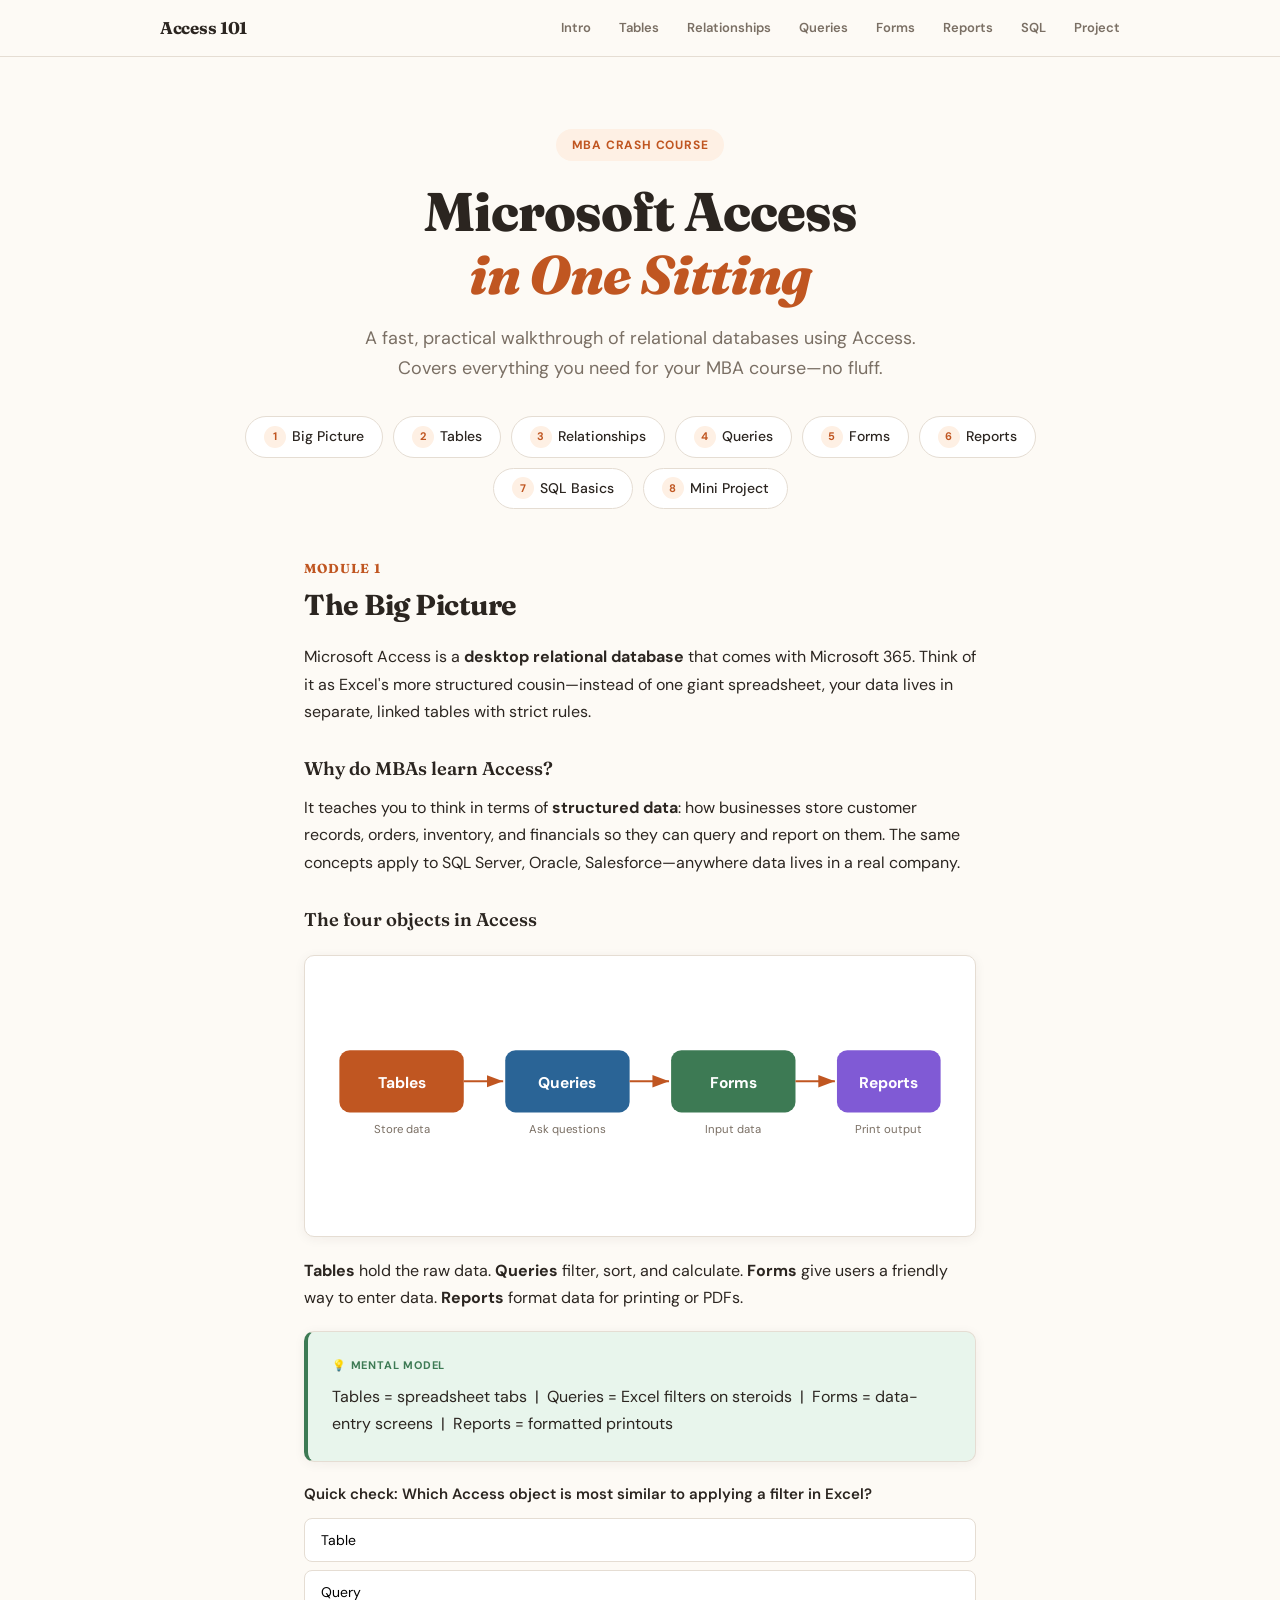
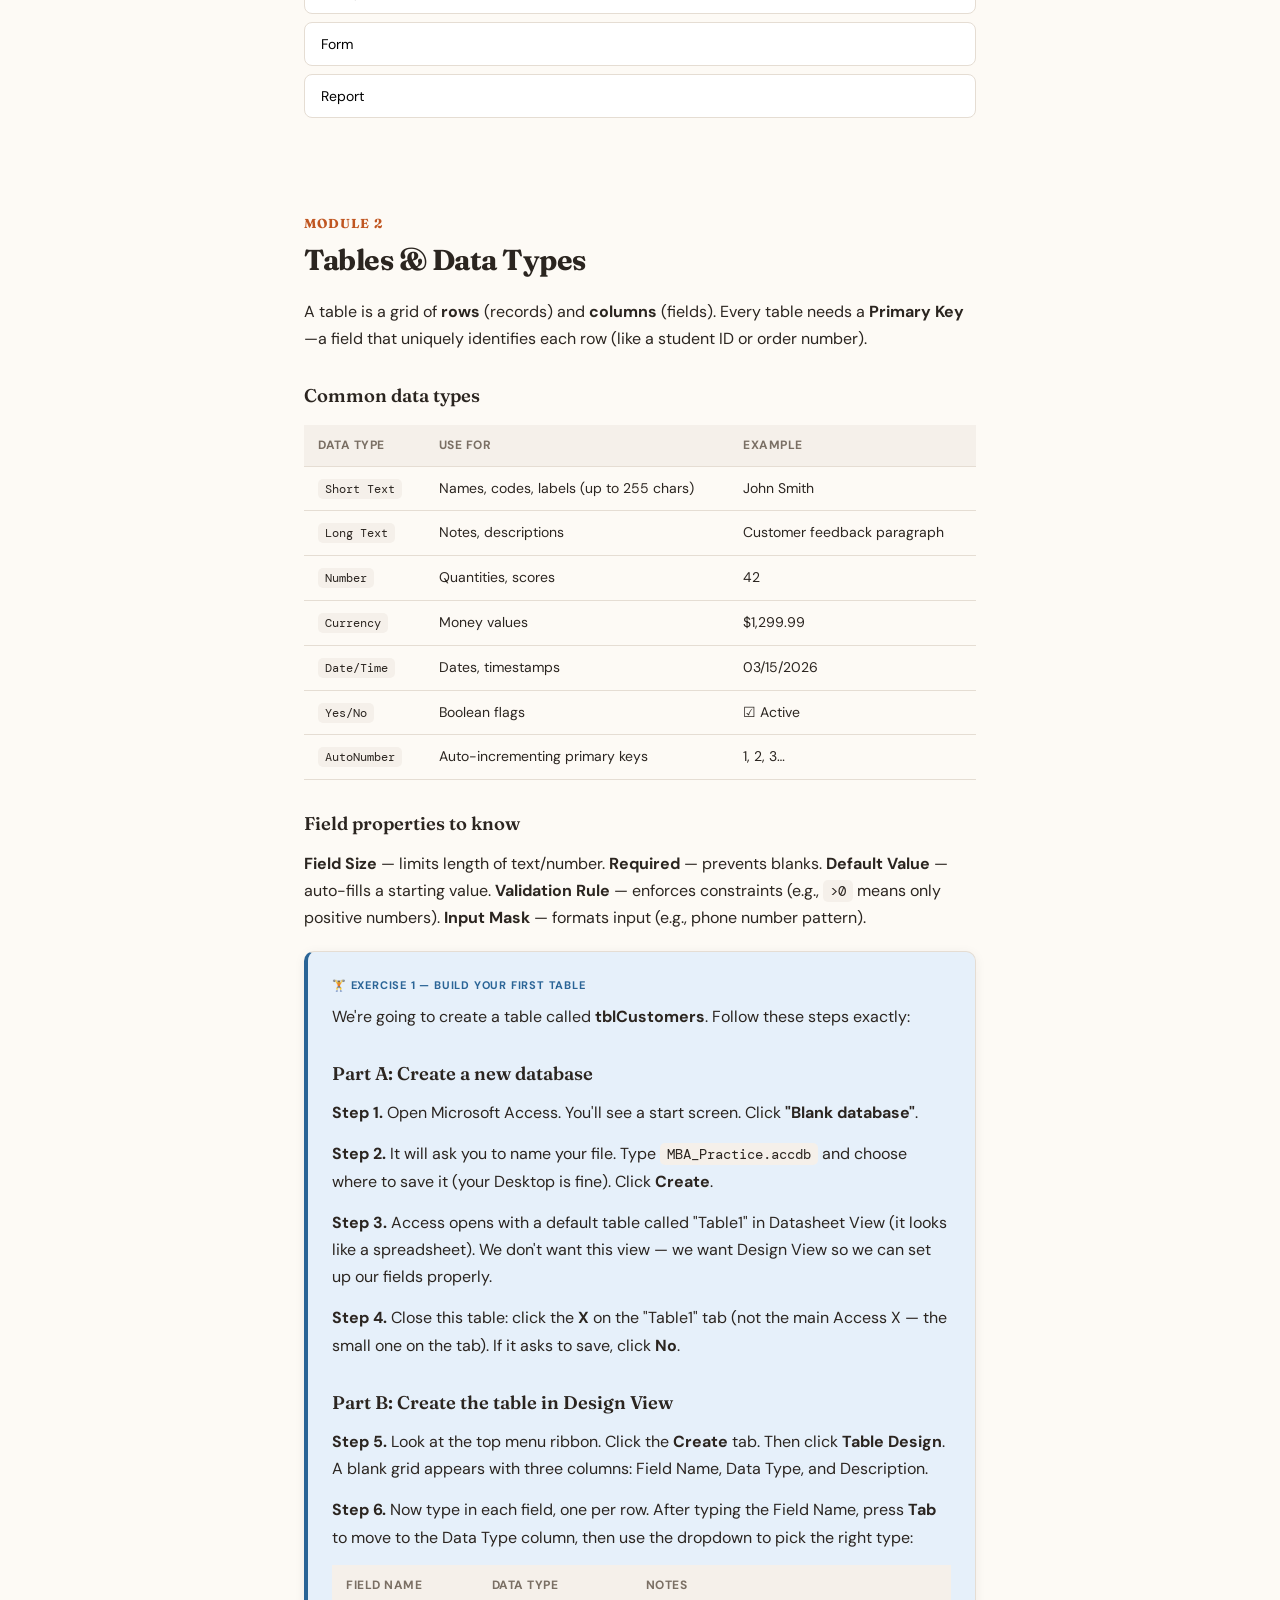
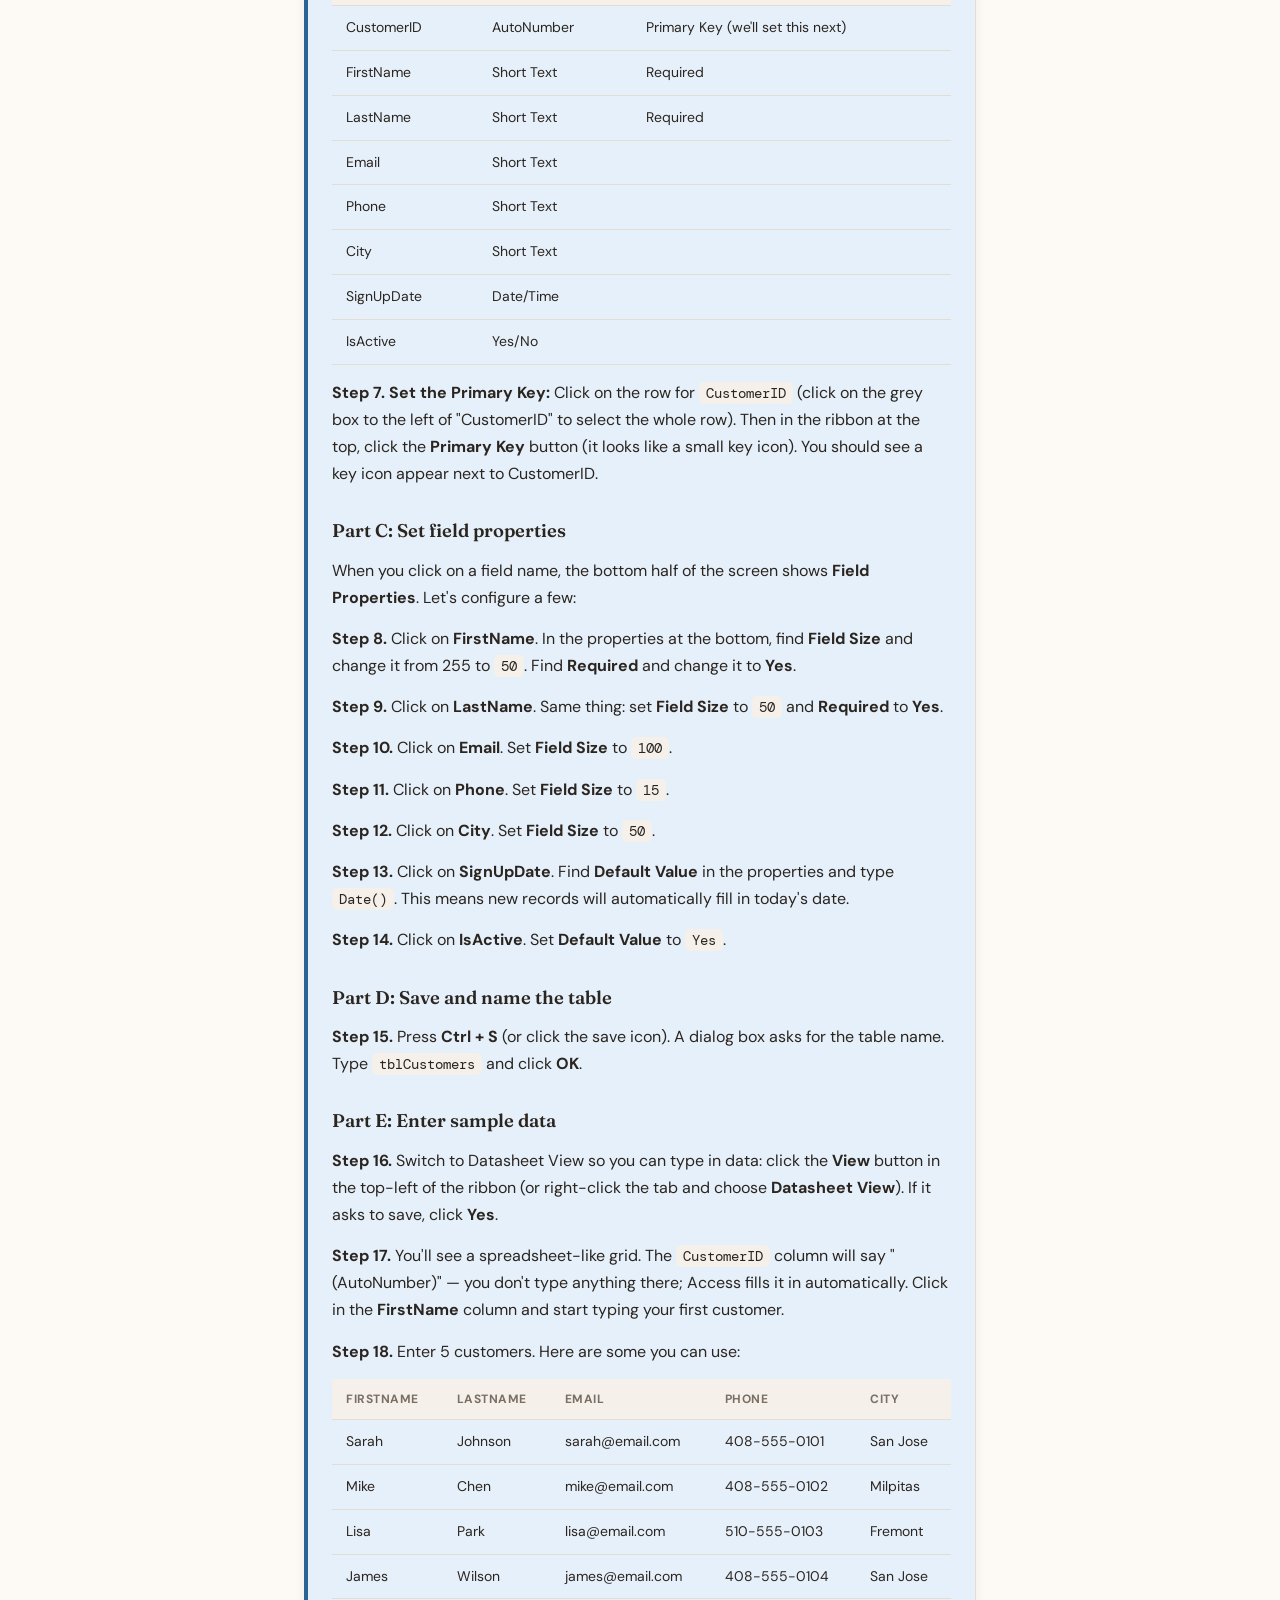
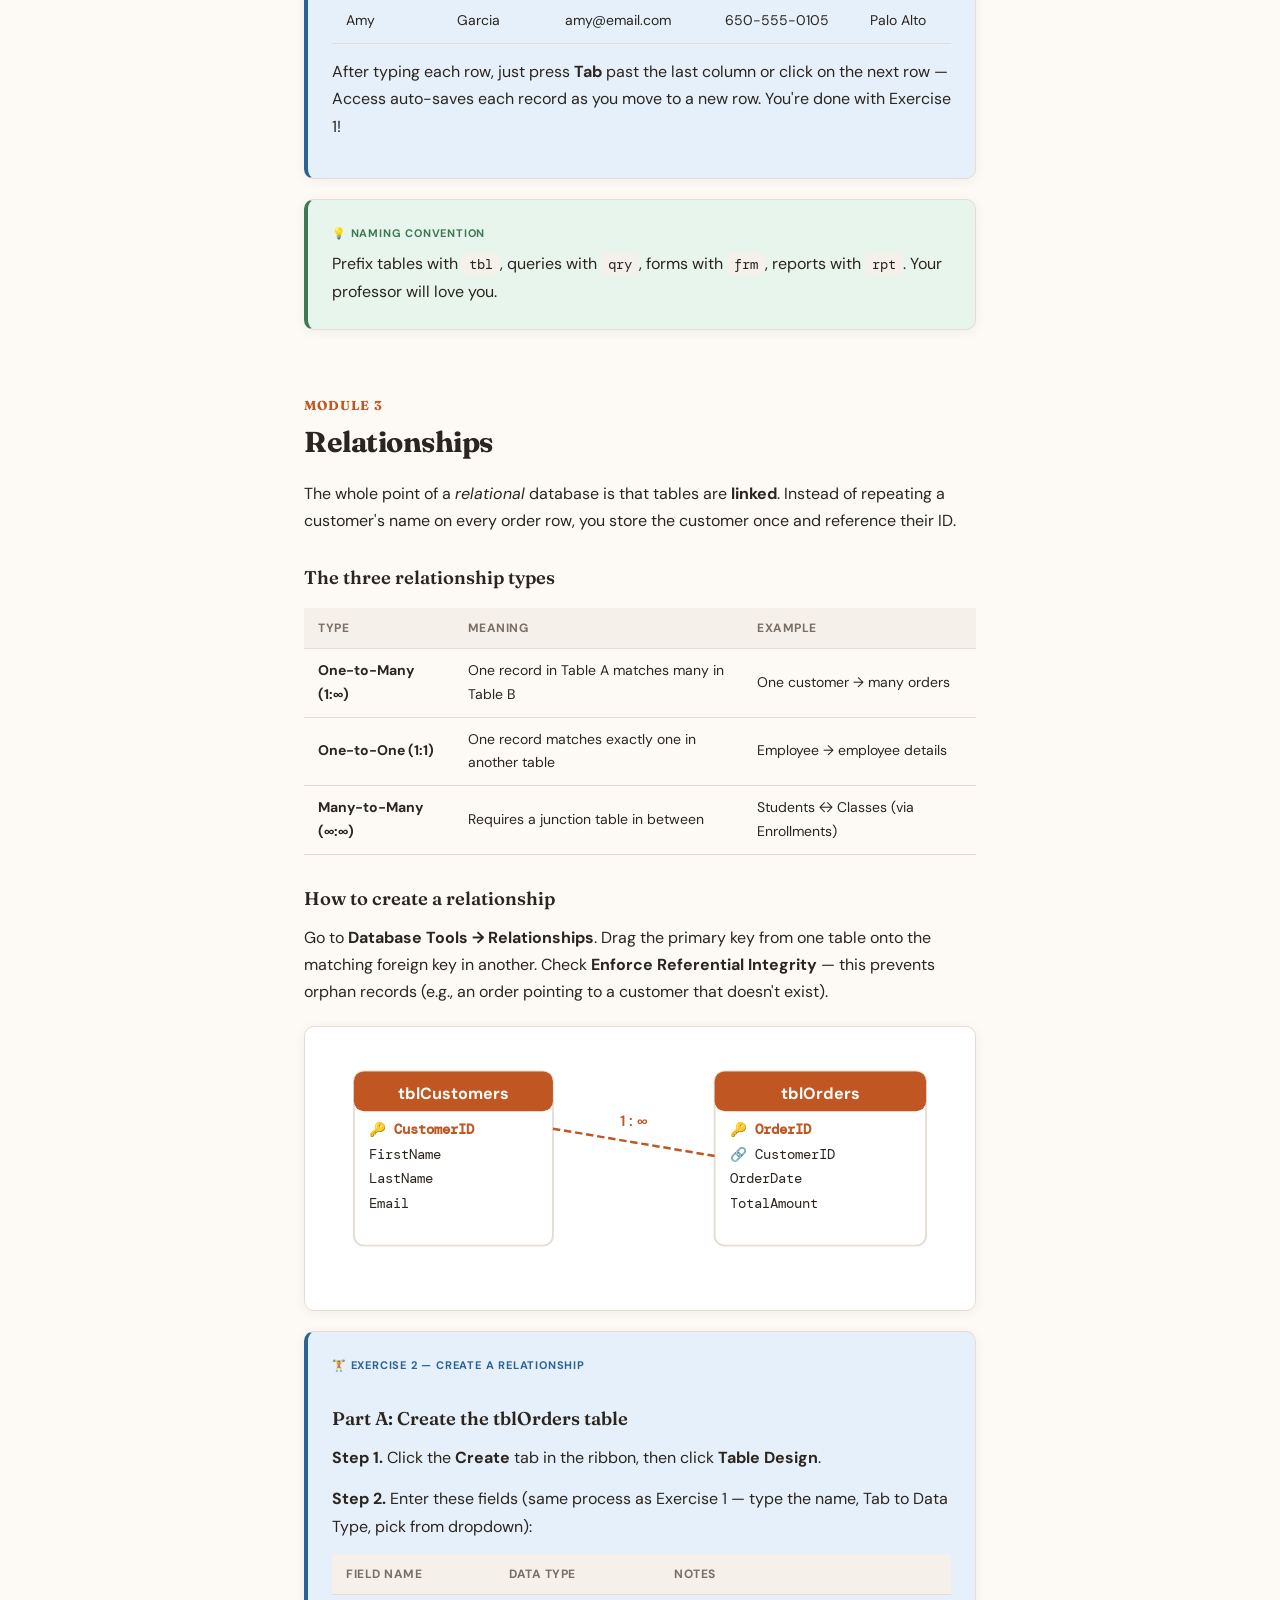
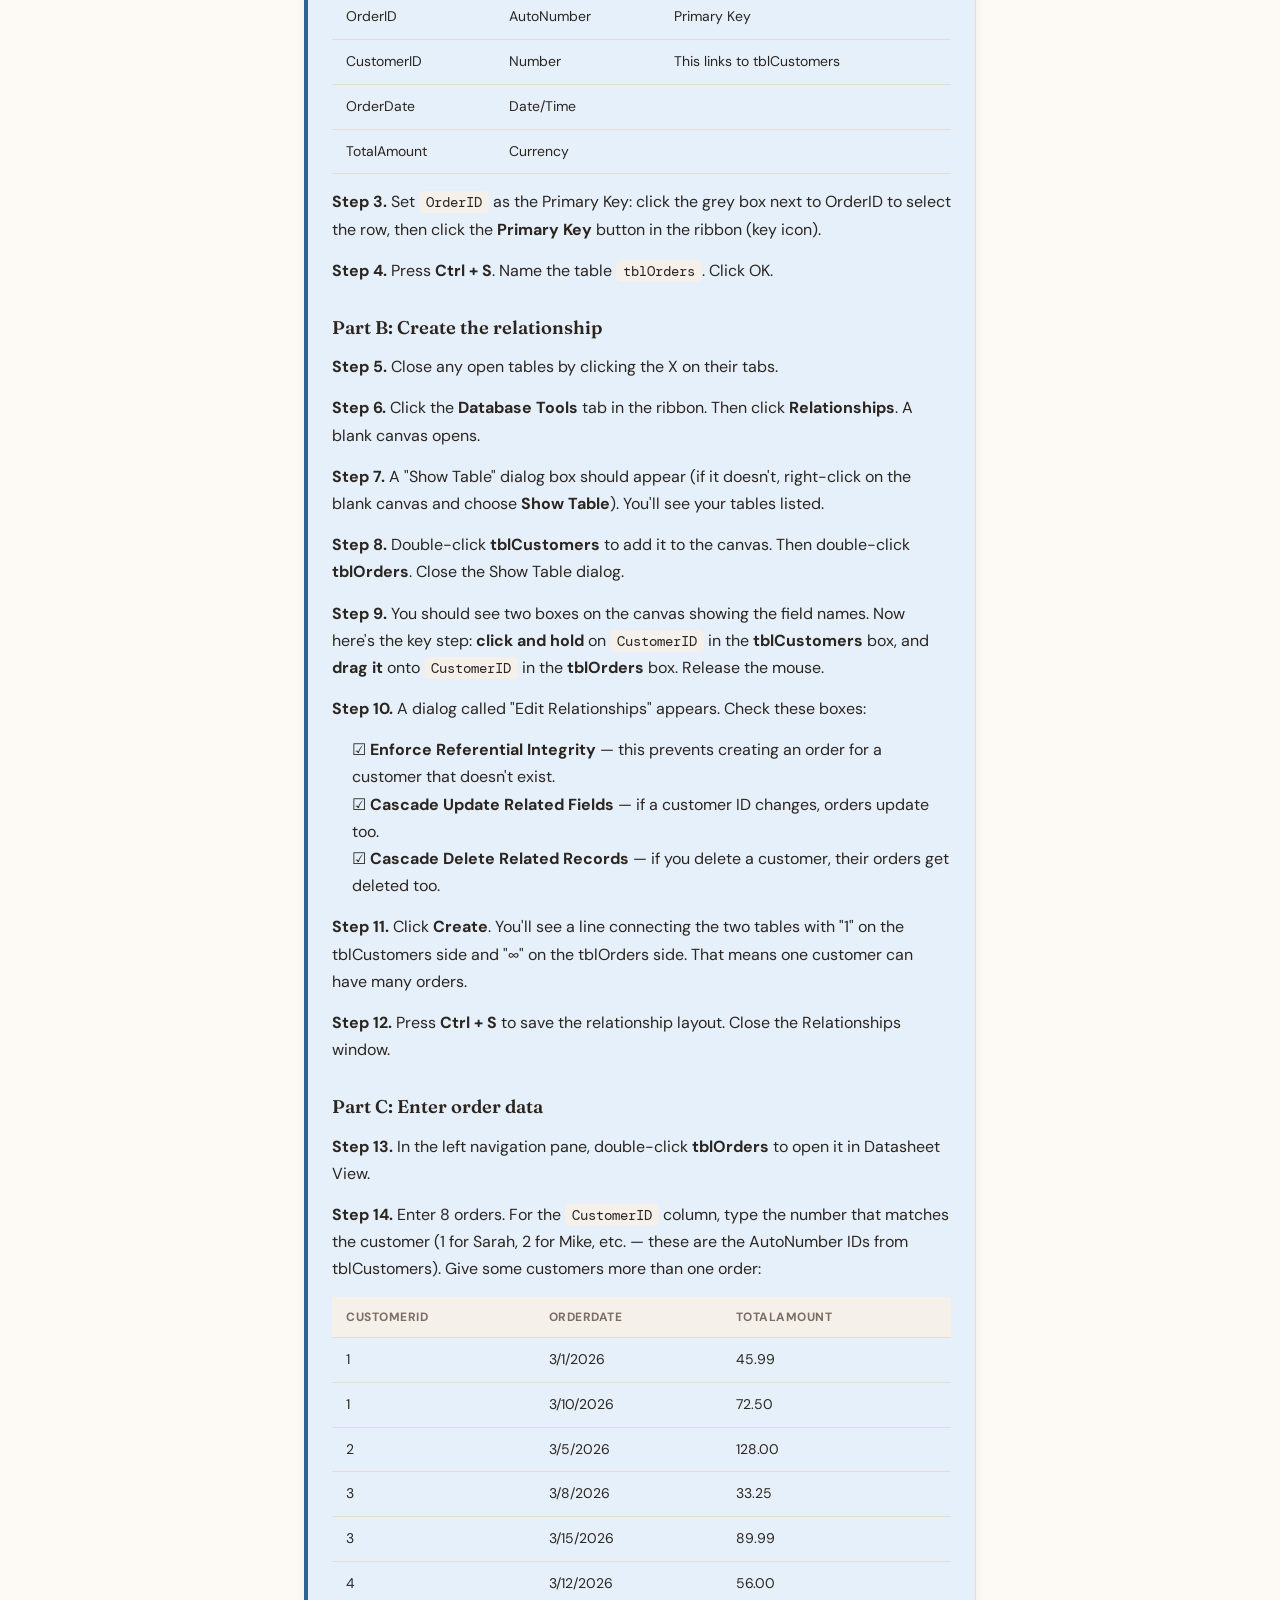
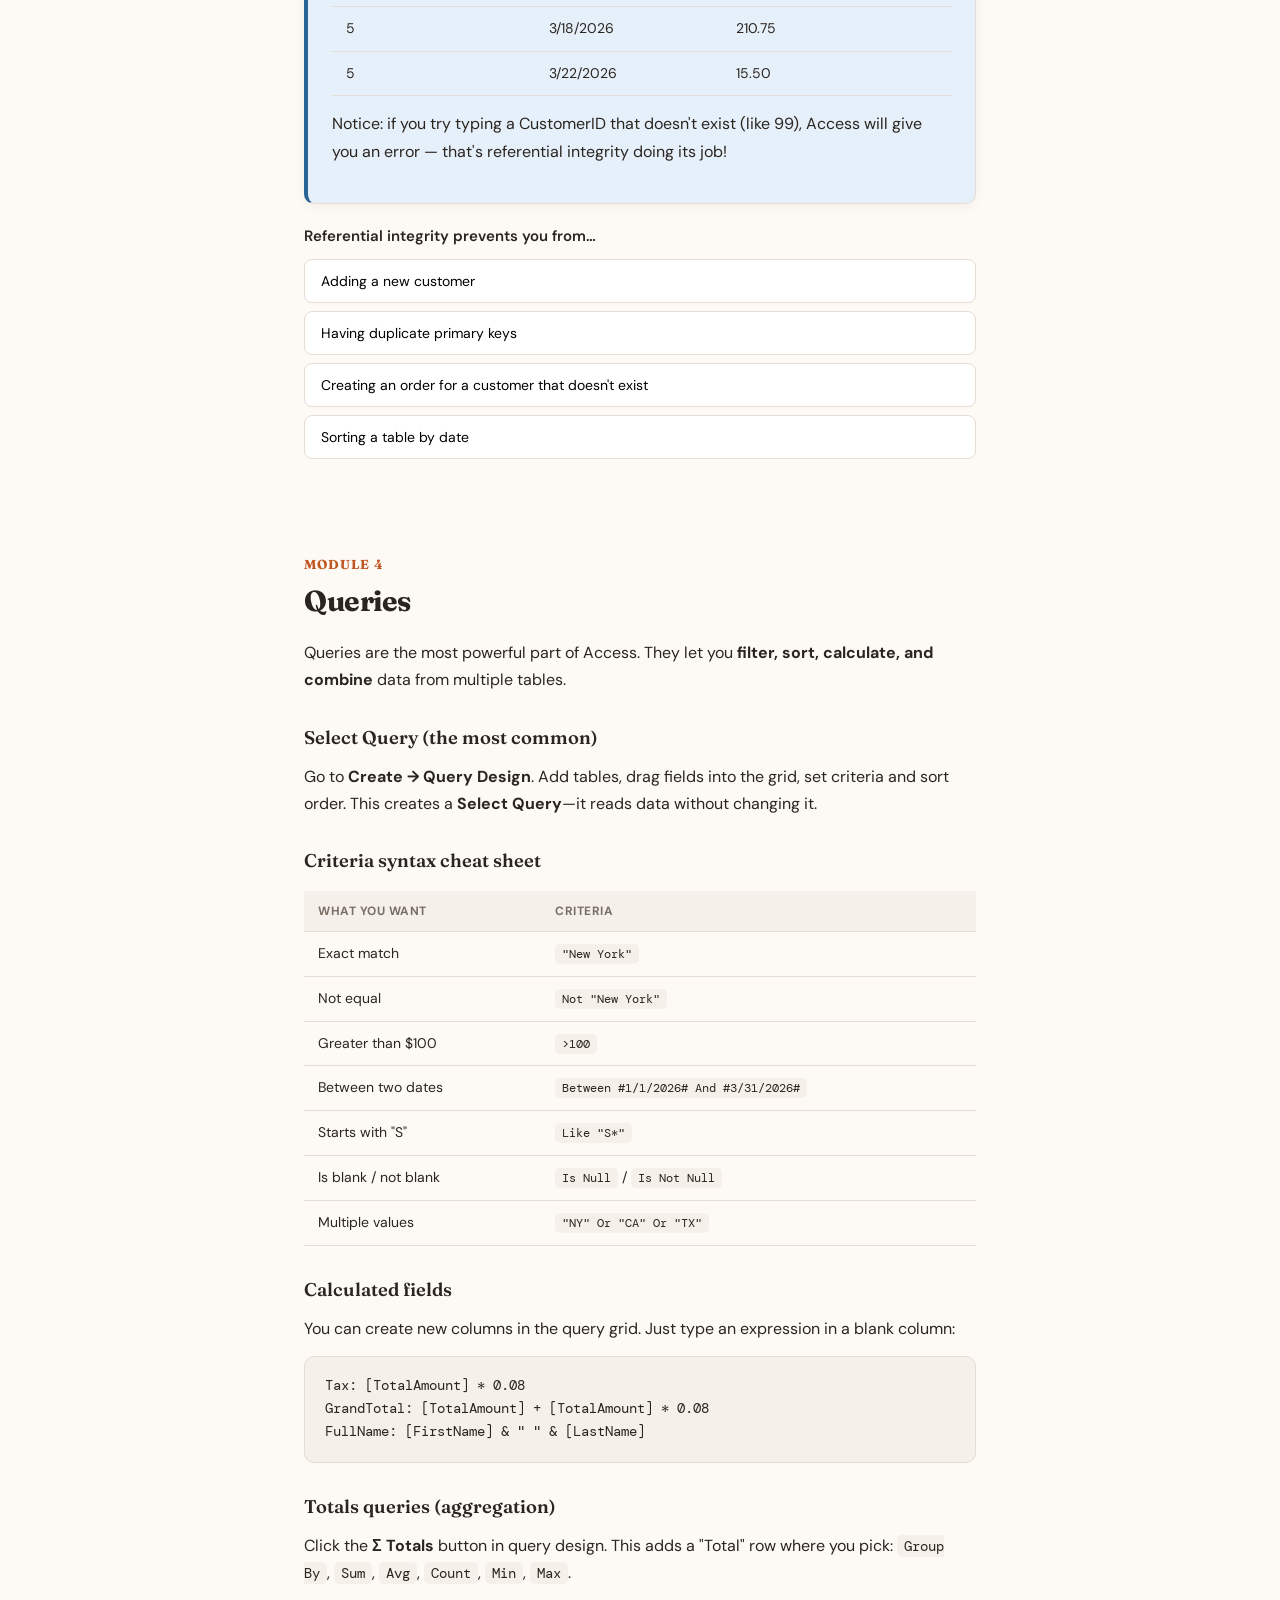
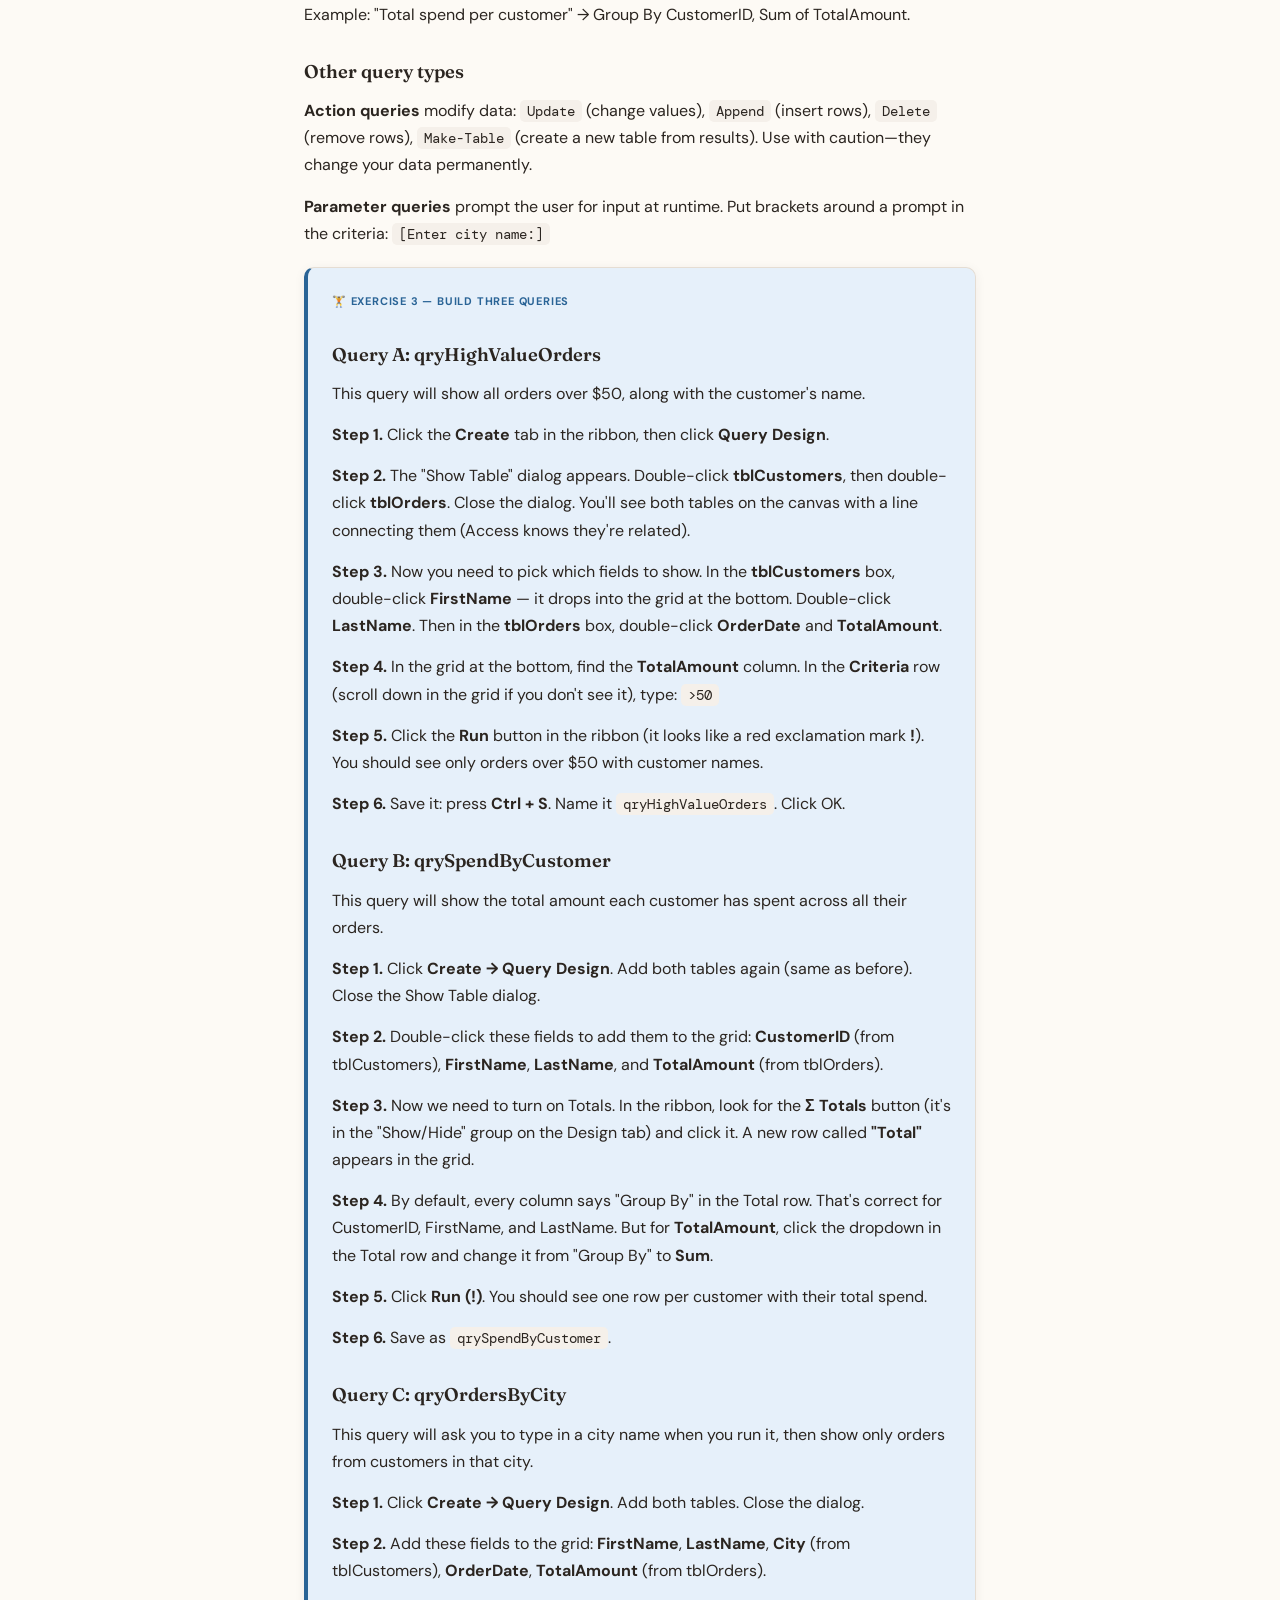
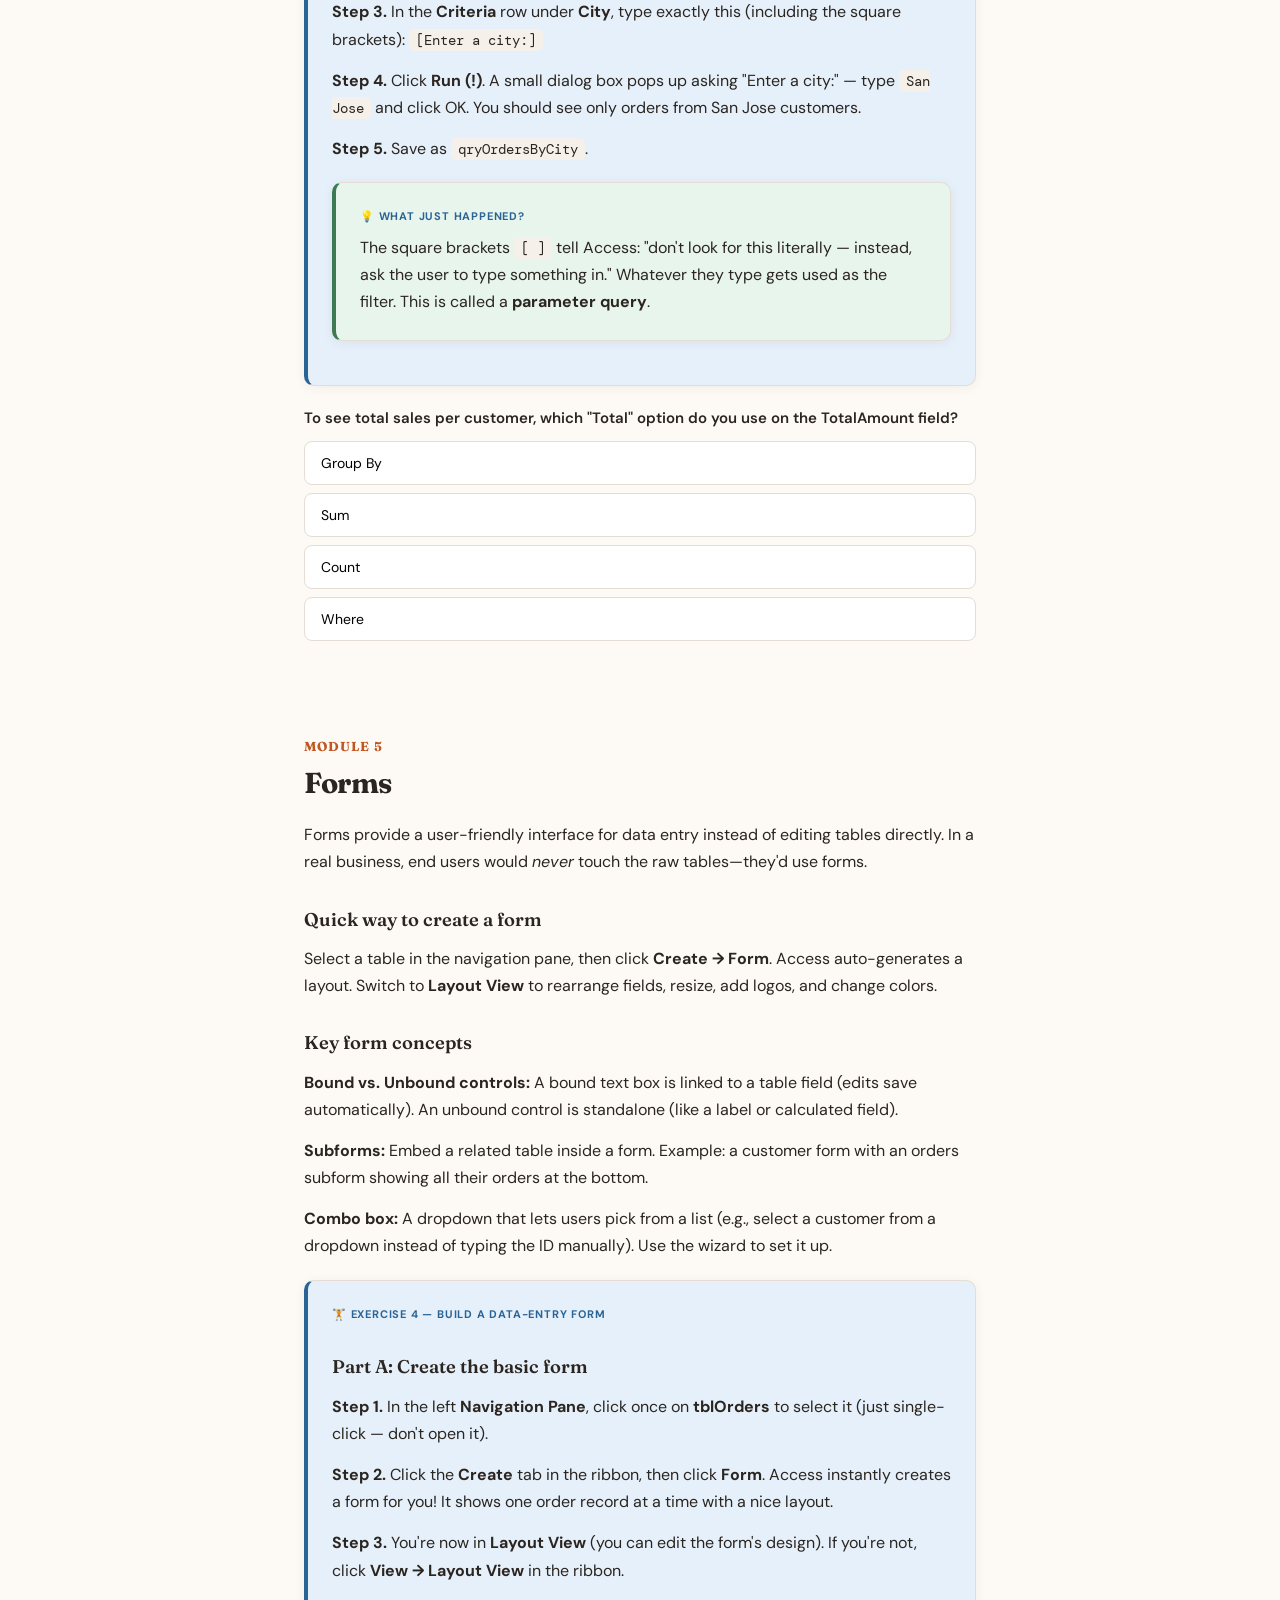
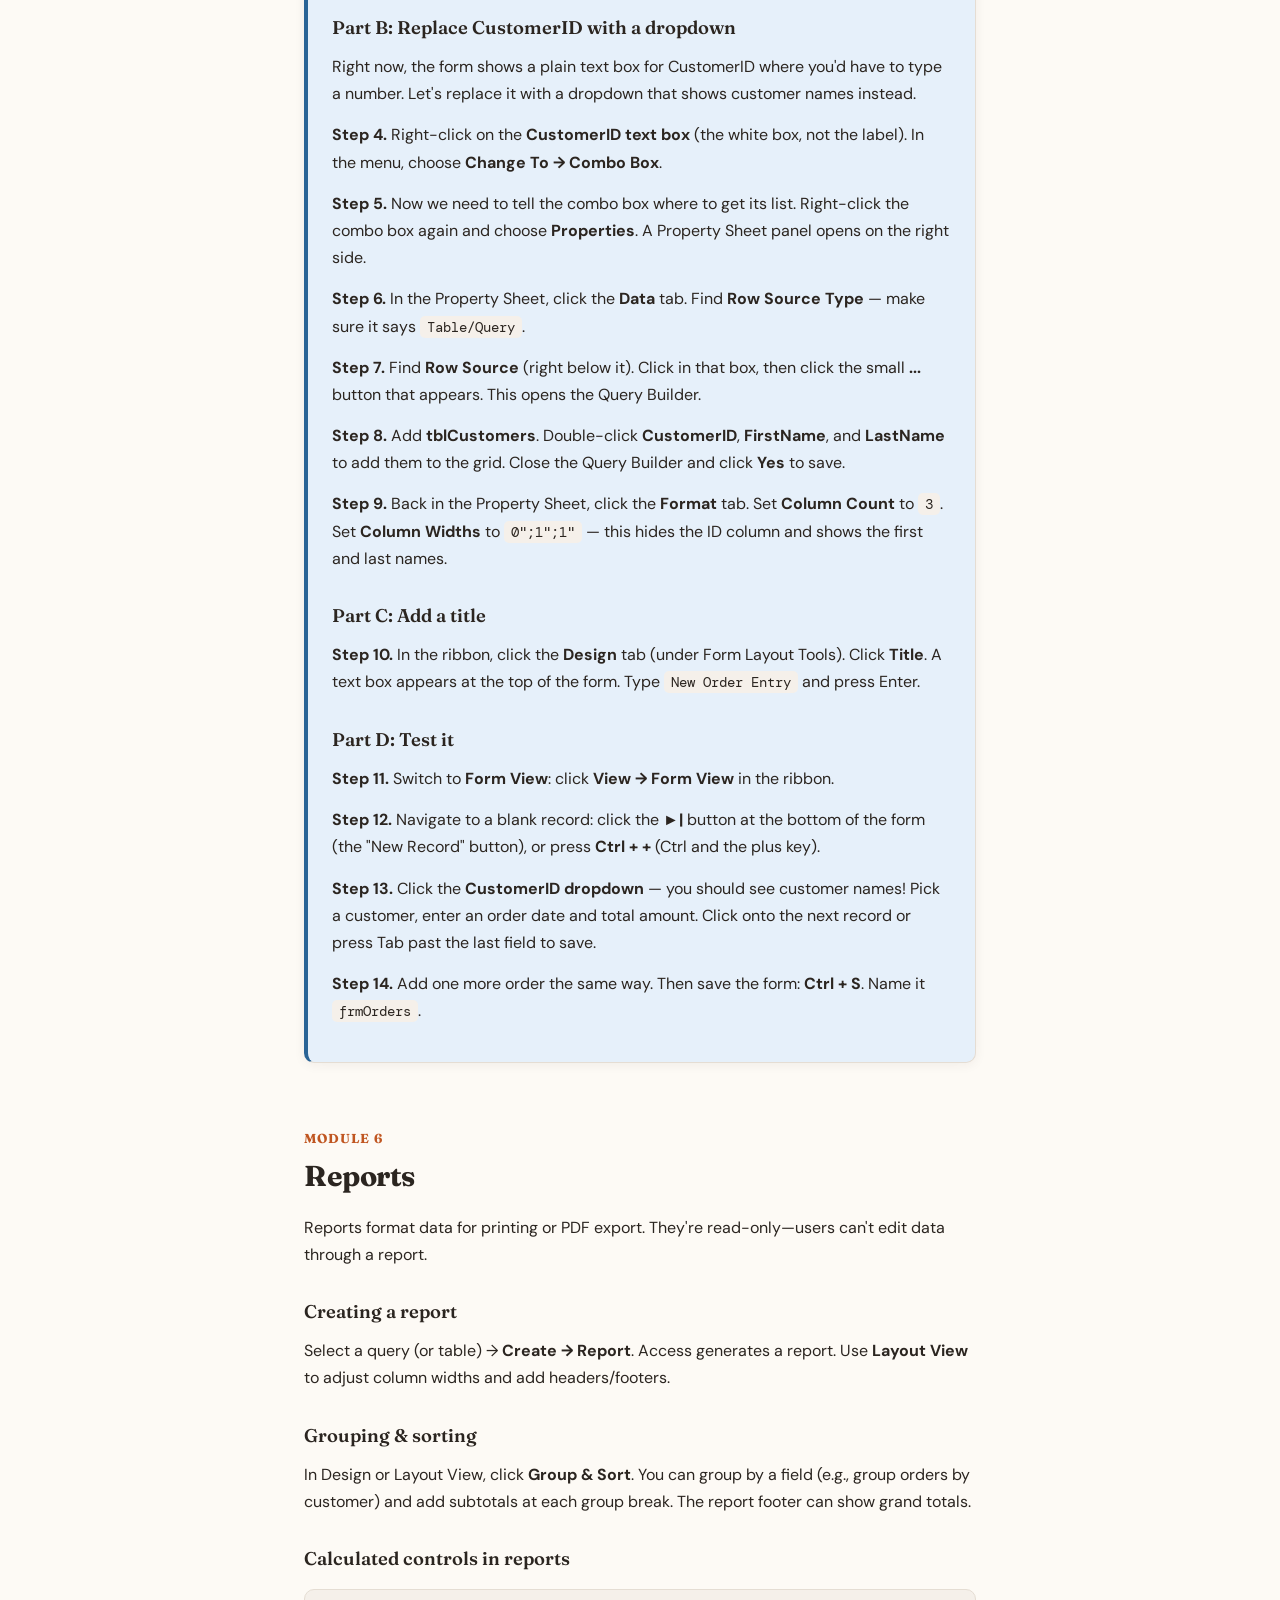
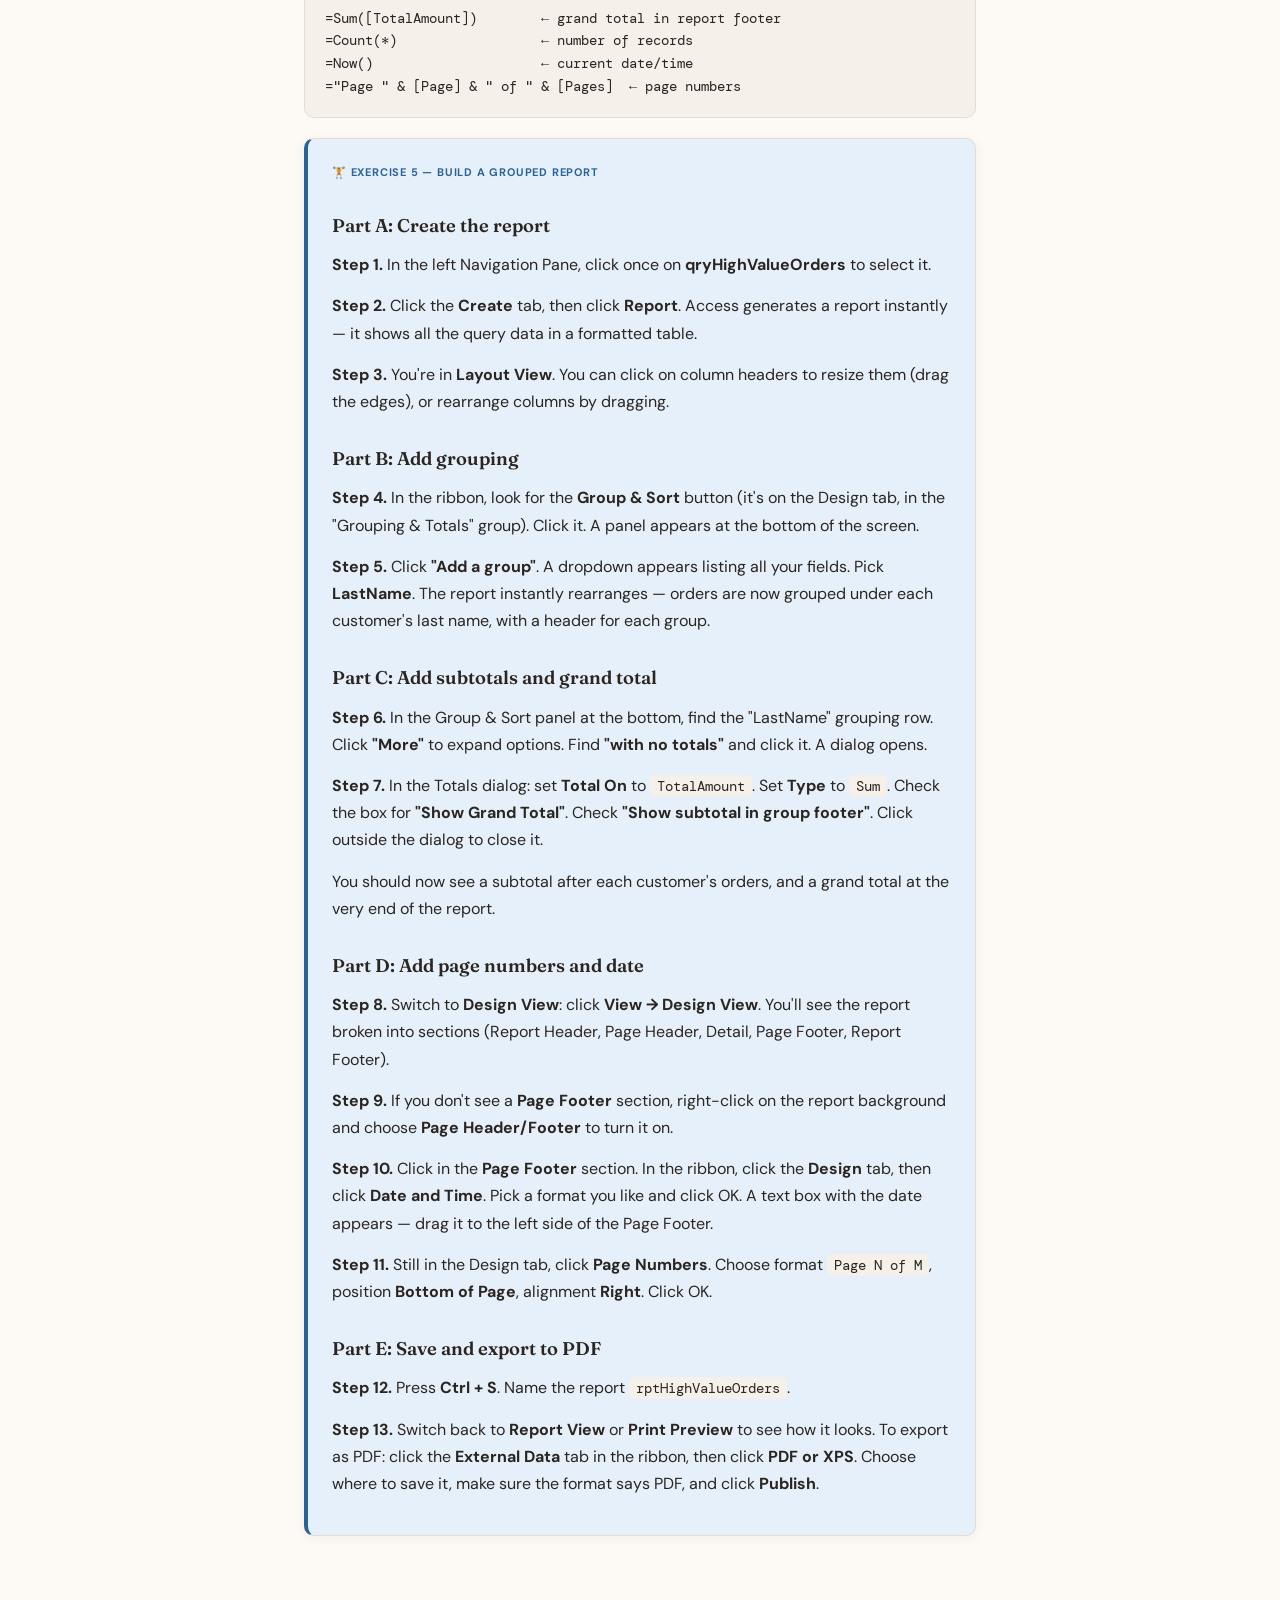
==== commit 419b6fba: "Expand all exercises with detailed step-by-step instructions Every exercise and mini-project step no" ====
--- a/access-tutorial/index.html
+++ b/access-tutorial/index.html
@@ -386,23 +386,66 @@
 
   <div class="card exercise">
     <div class="label">🏋️ Exercise 1 — Build your first table</div>
-    <p>Create a table called <strong>tblCustomers</strong> with these fields:</p>
+    <p>We're going to create a table called <strong>tblCustomers</strong>. Follow these steps exactly:</p>
+
+    <h3>Part A: Create a new database</h3>
+    <p><strong>Step 1.</strong> Open Microsoft Access. You'll see a start screen. Click <strong>"Blank database"</strong>.</p>
+    <p><strong>Step 2.</strong> It will ask you to name your file. Type <code>MBA_Practice.accdb</code> and choose where to save it (your Desktop is fine). Click <strong>Create</strong>.</p>
+    <p><strong>Step 3.</strong> Access opens with a default table called "Table1" in Datasheet View (it looks like a spreadsheet). We don't want this view — we want Design View so we can set up our fields properly.</p>
+    <p><strong>Step 4.</strong> Close this table: click the <strong>X</strong> on the "Table1" tab (not the main Access X — the small one on the tab). If it asks to save, click <strong>No</strong>.</p>
+
+    <h3>Part B: Create the table in Design View</h3>
+    <p><strong>Step 5.</strong> Look at the top menu ribbon. Click the <strong>Create</strong> tab. Then click <strong>Table Design</strong>. A blank grid appears with three columns: Field Name, Data Type, and Description.</p>
+    <p><strong>Step 6.</strong> Now type in each field, one per row. After typing the Field Name, press <strong>Tab</strong> to move to the Data Type column, then use the dropdown to pick the right type:</p>
+
     <div class="table-wrap">
       <table>
         <thead><tr><th>Field Name</th><th>Data Type</th><th>Notes</th></tr></thead>
         <tbody>
-          <tr><td>CustomerID</td><td>AutoNumber</td><td>Primary Key</td></tr>
-          <tr><td>FirstName</td><td>Short Text (50)</td><td>Required</td></tr>
-          <tr><td>LastName</td><td>Short Text (50)</td><td>Required</td></tr>
-          <tr><td>Email</td><td>Short Text (100)</td><td></td></tr>
-          <tr><td>Phone</td><td>Short Text (15)</td><td></td></tr>
-          <tr><td>City</td><td>Short Text (50)</td><td></td></tr>
-          <tr><td>SignUpDate</td><td>Date/Time</td><td>Default: <code>Date()</code></td></tr>
-          <tr><td>IsActive</td><td>Yes/No</td><td>Default: Yes</td></tr>
+          <tr><td>CustomerID</td><td>AutoNumber</td><td>Primary Key (we'll set this next)</td></tr>
+          <tr><td>FirstName</td><td>Short Text</td><td>Required</td></tr>
+          <tr><td>LastName</td><td>Short Text</td><td>Required</td></tr>
+          <tr><td>Email</td><td>Short Text</td><td></td></tr>
+          <tr><td>Phone</td><td>Short Text</td><td></td></tr>
+          <tr><td>City</td><td>Short Text</td><td></td></tr>
+          <tr><td>SignUpDate</td><td>Date/Time</td><td></td></tr>
+          <tr><td>IsActive</td><td>Yes/No</td><td></td></tr>
         </tbody>
       </table>
     </div>
-    <p>Then add 5 sample customers. Use <strong>Design View</strong> to create fields, then switch to <strong>Datasheet View</strong> to enter data.</p>
+
+    <p><strong>Step 7. Set the Primary Key:</strong> Click on the row for <code>CustomerID</code> (click on the grey box to the left of "CustomerID" to select the whole row). Then in the ribbon at the top, click the <strong>Primary Key</strong> button (it looks like a small key icon). You should see a key icon appear next to CustomerID.</p>
+
+    <h3>Part C: Set field properties</h3>
+    <p>When you click on a field name, the bottom half of the screen shows <strong>Field Properties</strong>. Let's configure a few:</p>
+    <p><strong>Step 8.</strong> Click on <strong>FirstName</strong>. In the properties at the bottom, find <strong>Field Size</strong> and change it from 255 to <code>50</code>. Find <strong>Required</strong> and change it to <strong>Yes</strong>.</p>
+    <p><strong>Step 9.</strong> Click on <strong>LastName</strong>. Same thing: set <strong>Field Size</strong> to <code>50</code> and <strong>Required</strong> to <strong>Yes</strong>.</p>
+    <p><strong>Step 10.</strong> Click on <strong>Email</strong>. Set <strong>Field Size</strong> to <code>100</code>.</p>
+    <p><strong>Step 11.</strong> Click on <strong>Phone</strong>. Set <strong>Field Size</strong> to <code>15</code>.</p>
+    <p><strong>Step 12.</strong> Click on <strong>City</strong>. Set <strong>Field Size</strong> to <code>50</code>.</p>
+    <p><strong>Step 13.</strong> Click on <strong>SignUpDate</strong>. Find <strong>Default Value</strong> in the properties and type <code>Date()</code>. This means new records will automatically fill in today's date.</p>
+    <p><strong>Step 14.</strong> Click on <strong>IsActive</strong>. Set <strong>Default Value</strong> to <code>Yes</code>.</p>
+
+    <h3>Part D: Save and name the table</h3>
+    <p><strong>Step 15.</strong> Press <strong>Ctrl + S</strong> (or click the save icon). A dialog box asks for the table name. Type <code>tblCustomers</code> and click <strong>OK</strong>.</p>
+
+    <h3>Part E: Enter sample data</h3>
+    <p><strong>Step 16.</strong> Switch to Datasheet View so you can type in data: click the <strong>View</strong> button in the top-left of the ribbon (or right-click the tab and choose <strong>Datasheet View</strong>). If it asks to save, click <strong>Yes</strong>.</p>
+    <p><strong>Step 17.</strong> You'll see a spreadsheet-like grid. The <code>CustomerID</code> column will say "(AutoNumber)" — you don't type anything there; Access fills it in automatically. Click in the <strong>FirstName</strong> column and start typing your first customer.</p>
+    <p><strong>Step 18.</strong> Enter 5 customers. Here are some you can use:</p>
+    <div class="table-wrap">
+      <table>
+        <thead><tr><th>FirstName</th><th>LastName</th><th>Email</th><th>Phone</th><th>City</th></tr></thead>
+        <tbody>
+          <tr><td>Sarah</td><td>Johnson</td><td>sarah@email.com</td><td>408-555-0101</td><td>San Jose</td></tr>
+          <tr><td>Mike</td><td>Chen</td><td>mike@email.com</td><td>408-555-0102</td><td>Milpitas</td></tr>
+          <tr><td>Lisa</td><td>Park</td><td>lisa@email.com</td><td>510-555-0103</td><td>Fremont</td></tr>
+          <tr><td>James</td><td>Wilson</td><td>james@email.com</td><td>408-555-0104</td><td>San Jose</td></tr>
+          <tr><td>Amy</td><td>Garcia</td><td>amy@email.com</td><td>650-555-0105</td><td>Palo Alto</td></tr>
+        </tbody>
+      </table>
+    </div>
+    <p>After typing each row, just press <strong>Tab</strong> past the last column or click on the next row — Access auto-saves each record as you move to a new row. You're done with Exercise 1!</p>
   </div>
 
   <div class="card tip">
@@ -467,10 +510,56 @@
 
   <div class="card exercise">
     <div class="label">🏋️ Exercise 2 — Create a relationship</div>
-    <p>1. Create <strong>tblOrders</strong> with: <code>OrderID</code> (AutoNumber, PK), <code>CustomerID</code> (Number — this is the foreign key), <code>OrderDate</code> (Date/Time), <code>TotalAmount</code> (Currency).</p>
-    <p>2. Open <strong>Database Tools → Relationships</strong>, add both tables, and drag <code>CustomerID</code> from tblCustomers onto <code>CustomerID</code> in tblOrders.</p>
-    <p>3. Check <strong>Enforce Referential Integrity</strong> and <strong>Cascade Delete</strong>. Click Create.</p>
-    <p>4. Enter 8 orders across your 5 customers (some customers should have multiple orders).</p>
+
+    <h3>Part A: Create the tblOrders table</h3>
+    <p><strong>Step 1.</strong> Click the <strong>Create</strong> tab in the ribbon, then click <strong>Table Design</strong>.</p>
+    <p><strong>Step 2.</strong> Enter these fields (same process as Exercise 1 — type the name, Tab to Data Type, pick from dropdown):</p>
+    <div class="table-wrap">
+      <table>
+        <thead><tr><th>Field Name</th><th>Data Type</th><th>Notes</th></tr></thead>
+        <tbody>
+          <tr><td>OrderID</td><td>AutoNumber</td><td>Primary Key</td></tr>
+          <tr><td>CustomerID</td><td>Number</td><td>This links to tblCustomers</td></tr>
+          <tr><td>OrderDate</td><td>Date/Time</td><td></td></tr>
+          <tr><td>TotalAmount</td><td>Currency</td><td></td></tr>
+        </tbody>
+      </table>
+    </div>
+    <p><strong>Step 3.</strong> Set <code>OrderID</code> as the Primary Key: click the grey box next to OrderID to select the row, then click the <strong>Primary Key</strong> button in the ribbon (key icon).</p>
+    <p><strong>Step 4.</strong> Press <strong>Ctrl + S</strong>. Name the table <code>tblOrders</code>. Click OK.</p>
+
+    <h3>Part B: Create the relationship</h3>
+    <p><strong>Step 5.</strong> Close any open tables by clicking the X on their tabs.</p>
+    <p><strong>Step 6.</strong> Click the <strong>Database Tools</strong> tab in the ribbon. Then click <strong>Relationships</strong>. A blank canvas opens.</p>
+    <p><strong>Step 7.</strong> A "Show Table" dialog box should appear (if it doesn't, right-click on the blank canvas and choose <strong>Show Table</strong>). You'll see your tables listed.</p>
+    <p><strong>Step 8.</strong> Double-click <strong>tblCustomers</strong> to add it to the canvas. Then double-click <strong>tblOrders</strong>. Close the Show Table dialog.</p>
+    <p><strong>Step 9.</strong> You should see two boxes on the canvas showing the field names. Now here's the key step: <strong>click and hold</strong> on <code>CustomerID</code> in the <strong>tblCustomers</strong> box, and <strong>drag it</strong> onto <code>CustomerID</code> in the <strong>tblOrders</strong> box. Release the mouse.</p>
+    <p><strong>Step 10.</strong> A dialog called "Edit Relationships" appears. Check these boxes:</p>
+    <p style="padding-left: 20px;">☑ <strong>Enforce Referential Integrity</strong> — this prevents creating an order for a customer that doesn't exist.<br>
+    ☑ <strong>Cascade Update Related Fields</strong> — if a customer ID changes, orders update too.<br>
+    ☑ <strong>Cascade Delete Related Records</strong> — if you delete a customer, their orders get deleted too.</p>
+    <p><strong>Step 11.</strong> Click <strong>Create</strong>. You'll see a line connecting the two tables with "1" on the tblCustomers side and "∞" on the tblOrders side. That means one customer can have many orders.</p>
+    <p><strong>Step 12.</strong> Press <strong>Ctrl + S</strong> to save the relationship layout. Close the Relationships window.</p>
+
+    <h3>Part C: Enter order data</h3>
+    <p><strong>Step 13.</strong> In the left navigation pane, double-click <strong>tblOrders</strong> to open it in Datasheet View.</p>
+    <p><strong>Step 14.</strong> Enter 8 orders. For the <code>CustomerID</code> column, type the number that matches the customer (1 for Sarah, 2 for Mike, etc. — these are the AutoNumber IDs from tblCustomers). Give some customers more than one order:</p>
+    <div class="table-wrap">
+      <table>
+        <thead><tr><th>CustomerID</th><th>OrderDate</th><th>TotalAmount</th></tr></thead>
+        <tbody>
+          <tr><td>1</td><td>3/1/2026</td><td>45.99</td></tr>
+          <tr><td>1</td><td>3/10/2026</td><td>72.50</td></tr>
+          <tr><td>2</td><td>3/5/2026</td><td>128.00</td></tr>
+          <tr><td>3</td><td>3/8/2026</td><td>33.25</td></tr>
+          <tr><td>3</td><td>3/15/2026</td><td>89.99</td></tr>
+          <tr><td>4</td><td>3/12/2026</td><td>56.00</td></tr>
+          <tr><td>5</td><td>3/18/2026</td><td>210.75</td></tr>
+          <tr><td>5</td><td>3/22/2026</td><td>15.50</td></tr>
+        </tbody>
+      </table>
+    </div>
+    <p>Notice: if you try typing a CustomerID that doesn't exist (like 99), Access will give you an error — that's referential integrity doing its job!</p>
   </div>
 
   <div class="quiz" data-answer="2">
@@ -527,9 +616,37 @@
 
   <div class="card exercise">
     <div class="label">🏋️ Exercise 3 — Build three queries</div>
-    <p><strong>A.</strong> <code>qryHighValueOrders</code> — Show all orders where TotalAmount > $50. Include customer first/last name (you'll need both tables).</p>
-    <p><strong>B.</strong> <code>qrySpendByCustomer</code> — A Totals query: Group By CustomerID, FirstName, LastName. Sum of TotalAmount.</p>
-    <p><strong>C.</strong> <code>qryOrdersByCity</code> — A Parameter query that asks <code>[Enter a city:]</code> and shows all orders from customers in that city.</p>
+
+    <h3>Query A: qryHighValueOrders</h3>
+    <p>This query will show all orders over $50, along with the customer's name.</p>
+    <p><strong>Step 1.</strong> Click the <strong>Create</strong> tab in the ribbon, then click <strong>Query Design</strong>.</p>
+    <p><strong>Step 2.</strong> The "Show Table" dialog appears. Double-click <strong>tblCustomers</strong>, then double-click <strong>tblOrders</strong>. Close the dialog. You'll see both tables on the canvas with a line connecting them (Access knows they're related).</p>
+    <p><strong>Step 3.</strong> Now you need to pick which fields to show. In the <strong>tblCustomers</strong> box, double-click <strong>FirstName</strong> — it drops into the grid at the bottom. Double-click <strong>LastName</strong>. Then in the <strong>tblOrders</strong> box, double-click <strong>OrderDate</strong> and <strong>TotalAmount</strong>.</p>
+    <p><strong>Step 4.</strong> In the grid at the bottom, find the <strong>TotalAmount</strong> column. In the <strong>Criteria</strong> row (scroll down in the grid if you don't see it), type: <code>&gt;50</code></p>
+    <p><strong>Step 5.</strong> Click the <strong>Run</strong> button in the ribbon (it looks like a red exclamation mark <strong>!</strong>). You should see only orders over $50 with customer names.</p>
+    <p><strong>Step 6.</strong> Save it: press <strong>Ctrl + S</strong>. Name it <code>qryHighValueOrders</code>. Click OK.</p>
+
+    <h3>Query B: qrySpendByCustomer</h3>
+    <p>This query will show the total amount each customer has spent across all their orders.</p>
+    <p><strong>Step 1.</strong> Click <strong>Create → Query Design</strong>. Add both tables again (same as before). Close the Show Table dialog.</p>
+    <p><strong>Step 2.</strong> Double-click these fields to add them to the grid: <strong>CustomerID</strong> (from tblCustomers), <strong>FirstName</strong>, <strong>LastName</strong>, and <strong>TotalAmount</strong> (from tblOrders).</p>
+    <p><strong>Step 3.</strong> Now we need to turn on Totals. In the ribbon, look for the <strong>Σ Totals</strong> button (it's in the "Show/Hide" group on the Design tab) and click it. A new row called <strong>"Total"</strong> appears in the grid.</p>
+    <p><strong>Step 4.</strong> By default, every column says "Group By" in the Total row. That's correct for CustomerID, FirstName, and LastName. But for <strong>TotalAmount</strong>, click the dropdown in the Total row and change it from "Group By" to <strong>Sum</strong>.</p>
+    <p><strong>Step 5.</strong> Click <strong>Run (!)</strong>. You should see one row per customer with their total spend.</p>
+    <p><strong>Step 6.</strong> Save as <code>qrySpendByCustomer</code>.</p>
+
+    <h3>Query C: qryOrdersByCity</h3>
+    <p>This query will ask you to type in a city name when you run it, then show only orders from customers in that city.</p>
+    <p><strong>Step 1.</strong> Click <strong>Create → Query Design</strong>. Add both tables. Close the dialog.</p>
+    <p><strong>Step 2.</strong> Add these fields to the grid: <strong>FirstName</strong>, <strong>LastName</strong>, <strong>City</strong> (from tblCustomers), <strong>OrderDate</strong>, <strong>TotalAmount</strong> (from tblOrders).</p>
+    <p><strong>Step 3.</strong> In the <strong>Criteria</strong> row under <strong>City</strong>, type exactly this (including the square brackets): <code>[Enter a city:]</code></p>
+    <p><strong>Step 4.</strong> Click <strong>Run (!)</strong>. A small dialog box pops up asking "Enter a city:" — type <code>San Jose</code> and click OK. You should see only orders from San Jose customers.</p>
+    <p><strong>Step 5.</strong> Save as <code>qryOrdersByCity</code>.</p>
+
+    <div class="card tip">
+      <div class="label">💡 What just happened?</div>
+      The square brackets <code>[ ]</code> tell Access: "don't look for this literally — instead, ask the user to type something in." Whatever they type gets used as the filter. This is called a <strong>parameter query</strong>.
+    </div>
   </div>
 
   <div class="quiz" data-answer="1">
@@ -561,10 +678,29 @@
 
   <div class="card exercise">
     <div class="label">🏋️ Exercise 4 — Build a data-entry form</div>
-    <p>1. Select <strong>tblOrders</strong> → Create → Form.</p>
-    <p>2. In Layout View: replace the <code>CustomerID</code> text box with a <strong>Combo Box</strong> that shows customer names but stores the ID.</p>
-    <p>3. Add a title at the top: "New Order Entry".</p>
-    <p>4. Test it: add 2 new orders using the form.</p>
+
+    <h3>Part A: Create the basic form</h3>
+    <p><strong>Step 1.</strong> In the left <strong>Navigation Pane</strong>, click once on <strong>tblOrders</strong> to select it (just single-click — don't open it).</p>
+    <p><strong>Step 2.</strong> Click the <strong>Create</strong> tab in the ribbon, then click <strong>Form</strong>. Access instantly creates a form for you! It shows one order record at a time with a nice layout.</p>
+    <p><strong>Step 3.</strong> You're now in <strong>Layout View</strong> (you can edit the form's design). If you're not, click <strong>View → Layout View</strong> in the ribbon.</p>
+
+    <h3>Part B: Replace CustomerID with a dropdown</h3>
+    <p>Right now, the form shows a plain text box for CustomerID where you'd have to type a number. Let's replace it with a dropdown that shows customer names instead.</p>
+    <p><strong>Step 4.</strong> Right-click on the <strong>CustomerID text box</strong> (the white box, not the label). In the menu, choose <strong>Change To → Combo Box</strong>.</p>
+    <p><strong>Step 5.</strong> Now we need to tell the combo box where to get its list. Right-click the combo box again and choose <strong>Properties</strong>. A Property Sheet panel opens on the right side.</p>
+    <p><strong>Step 6.</strong> In the Property Sheet, click the <strong>Data</strong> tab. Find <strong>Row Source Type</strong> — make sure it says <code>Table/Query</code>.</p>
+    <p><strong>Step 7.</strong> Find <strong>Row Source</strong> (right below it). Click in that box, then click the small <strong>...</strong> button that appears. This opens the Query Builder.</p>
+    <p><strong>Step 8.</strong> Add <strong>tblCustomers</strong>. Double-click <strong>CustomerID</strong>, <strong>FirstName</strong>, and <strong>LastName</strong> to add them to the grid. Close the Query Builder and click <strong>Yes</strong> to save.</p>
+    <p><strong>Step 9.</strong> Back in the Property Sheet, click the <strong>Format</strong> tab. Set <strong>Column Count</strong> to <code>3</code>. Set <strong>Column Widths</strong> to <code>0";1";1"</code> — this hides the ID column and shows the first and last names.</p>
+
+    <h3>Part C: Add a title</h3>
+    <p><strong>Step 10.</strong> In the ribbon, click the <strong>Design</strong> tab (under Form Layout Tools). Click <strong>Title</strong>. A text box appears at the top of the form. Type <code>New Order Entry</code> and press Enter.</p>
+
+    <h3>Part D: Test it</h3>
+    <p><strong>Step 11.</strong> Switch to <strong>Form View</strong>: click <strong>View → Form View</strong> in the ribbon.</p>
+    <p><strong>Step 12.</strong> Navigate to a blank record: click the <strong>►|</strong> button at the bottom of the form (the "New Record" button), or press <strong>Ctrl + +</strong> (Ctrl and the plus key).</p>
+    <p><strong>Step 13.</strong> Click the <strong>CustomerID dropdown</strong> — you should see customer names! Pick a customer, enter an order date and total amount. Click onto the next record or press Tab past the last field to save.</p>
+    <p><strong>Step 14.</strong> Add one more order the same way. Then save the form: <strong>Ctrl + S</strong>. Name it <code>frmOrders</code>.</p>
   </div>
 </section>
 
@@ -589,12 +725,30 @@
 
   <div class="card exercise">
     <div class="label">🏋️ Exercise 5 — Build a grouped report</div>
-    <p>1. Base it on <code>qryHighValueOrders</code>.</p>
-    <p>2. Group by <strong>LastName</strong>.</p>
-    <p>3. Add a subtotal of TotalAmount at each customer group.</p>
-    <p>4. Add a grand total in the Report Footer.</p>
-    <p>5. Add page numbers and today's date in the Page Footer.</p>
-    <p>6. Export to PDF: <strong>External Data → PDF or XPS</strong>.</p>
+
+    <h3>Part A: Create the report</h3>
+    <p><strong>Step 1.</strong> In the left Navigation Pane, click once on <strong>qryHighValueOrders</strong> to select it.</p>
+    <p><strong>Step 2.</strong> Click the <strong>Create</strong> tab, then click <strong>Report</strong>. Access generates a report instantly — it shows all the query data in a formatted table.</p>
+    <p><strong>Step 3.</strong> You're in <strong>Layout View</strong>. You can click on column headers to resize them (drag the edges), or rearrange columns by dragging.</p>
+
+    <h3>Part B: Add grouping</h3>
+    <p><strong>Step 4.</strong> In the ribbon, look for the <strong>Group &amp; Sort</strong> button (it's on the Design tab, in the "Grouping &amp; Totals" group). Click it. A panel appears at the bottom of the screen.</p>
+    <p><strong>Step 5.</strong> Click <strong>"Add a group"</strong>. A dropdown appears listing all your fields. Pick <strong>LastName</strong>. The report instantly rearranges — orders are now grouped under each customer's last name, with a header for each group.</p>
+
+    <h3>Part C: Add subtotals and grand total</h3>
+    <p><strong>Step 6.</strong> In the Group &amp; Sort panel at the bottom, find the "LastName" grouping row. Click <strong>"More"</strong> to expand options. Find <strong>"with no totals"</strong> and click it. A dialog opens.</p>
+    <p><strong>Step 7.</strong> In the Totals dialog: set <strong>Total On</strong> to <code>TotalAmount</code>. Set <strong>Type</strong> to <code>Sum</code>. Check the box for <strong>"Show Grand Total"</strong>. Check <strong>"Show subtotal in group footer"</strong>. Click outside the dialog to close it.</p>
+    <p>You should now see a subtotal after each customer's orders, and a grand total at the very end of the report.</p>
+
+    <h3>Part D: Add page numbers and date</h3>
+    <p><strong>Step 8.</strong> Switch to <strong>Design View</strong>: click <strong>View → Design View</strong>. You'll see the report broken into sections (Report Header, Page Header, Detail, Page Footer, Report Footer).</p>
+    <p><strong>Step 9.</strong> If you don't see a <strong>Page Footer</strong> section, right-click on the report background and choose <strong>Page Header/Footer</strong> to turn it on.</p>
+    <p><strong>Step 10.</strong> Click in the <strong>Page Footer</strong> section. In the ribbon, click the <strong>Design</strong> tab, then click <strong>Date and Time</strong>. Pick a format you like and click OK. A text box with the date appears — drag it to the left side of the Page Footer.</p>
+    <p><strong>Step 11.</strong> Still in the Design tab, click <strong>Page Numbers</strong>. Choose format <code>Page N of M</code>, position <strong>Bottom of Page</strong>, alignment <strong>Right</strong>. Click OK.</p>
+
+    <h3>Part E: Save and export to PDF</h3>
+    <p><strong>Step 12.</strong> Press <strong>Ctrl + S</strong>. Name the report <code>rptHighValueOrders</code>.</p>
+    <p><strong>Step 13.</strong> Switch back to <strong>Report View</strong> or <strong>Print Preview</strong> to see how it looks. To export as PDF: click the <strong>External Data</strong> tab in the ribbon, then click <strong>PDF or XPS</strong>. Choose where to save it, make sure the format says PDF, and click <strong>Publish</strong>.</p>
   </div>
 </section>
 
@@ -651,10 +805,43 @@
 
   <div class="card exercise">
     <div class="label">🏋️ Exercise 6 — Write SQL by hand</div>
-    <p>Create a new query in SQL View (Create → Query Design → close the table dialog → View → SQL View) and type these:</p>
-    <p><strong>A.</strong> List all customers sorted by city, then last name.</p>
-    <p><strong>B.</strong> Show all orders placed in the last 30 days: <code>WHERE OrderDate >= Date() - 30</code></p>
-    <p><strong>C.</strong> Count orders per customer (use GROUP BY and COUNT).</p>
+
+    <h3>How to open SQL View</h3>
+    <p><strong>Step 1.</strong> Click the <strong>Create</strong> tab, then click <strong>Query Design</strong>.</p>
+    <p><strong>Step 2.</strong> The "Show Table" dialog appears — just <strong>close it</strong> without adding any tables (click Close). You'll see an empty query grid.</p>
+    <p><strong>Step 3.</strong> In the bottom-left corner of the Access window, you'll see small view icons, OR you can go to <strong>View</strong> in the ribbon → click the dropdown arrow → choose <strong>SQL View</strong>. You now see a blank text area where you can type SQL directly.</p>
+
+    <h3>Query A: Customers sorted by city, then last name</h3>
+    <p><strong>Step 4.</strong> Delete anything in the SQL text area, then type:</p>
+    <pre>SELECT FirstName, LastName, City, Email
+FROM tblCustomers
+ORDER BY City, LastName;</pre>
+    <p><strong>Step 5.</strong> Click <strong>Run (!)</strong> in the ribbon. You should see all your customers sorted alphabetically by city, and within each city, sorted by last name.</p>
+    <p><strong>Step 6.</strong> Save as <code>qryCustomersByCity</code>.</p>
+
+    <h3>Query B: Recent orders (last 30 days)</h3>
+    <p><strong>Step 7.</strong> Create another new query: <strong>Create → Query Design</strong>. Close the Show Table dialog. Switch to <strong>SQL View</strong>.</p>
+    <p><strong>Step 8.</strong> Type:</p>
+    <pre>SELECT c.FirstName, c.LastName, o.OrderDate, o.TotalAmount
+FROM tblCustomers AS c
+INNER JOIN tblOrders AS o
+ON c.CustomerID = o.CustomerID
+WHERE o.OrderDate >= Date() - 30
+ORDER BY o.OrderDate DESC;</pre>
+    <p><strong>Step 9.</strong> Click <strong>Run (!)</strong>. This shows orders from the past 30 days, newest first. (If your sample dates are older than 30 days, you might see no results — that's OK, it means the SQL is working correctly. Try changing <code>30</code> to <code>365</code> to see results.)</p>
+    <p><strong>Step 10.</strong> Save as <code>qryRecentOrders</code>.</p>
+
+    <h3>Query C: Count orders per customer</h3>
+    <p><strong>Step 11.</strong> Create one more: <strong>Create → Query Design</strong>. Close Show Table. Switch to <strong>SQL View</strong>.</p>
+    <p><strong>Step 12.</strong> Type:</p>
+    <pre>SELECT c.FirstName, c.LastName, COUNT(o.OrderID) AS NumberOfOrders
+FROM tblCustomers AS c
+INNER JOIN tblOrders AS o
+ON c.CustomerID = o.CustomerID
+GROUP BY c.FirstName, c.LastName
+ORDER BY COUNT(o.OrderID) DESC;</pre>
+    <p><strong>Step 13.</strong> Click <strong>Run (!)</strong>. You should see each customer with how many orders they've placed, with the most frequent buyer at the top.</p>
+    <p><strong>Step 14.</strong> Save as <code>qryOrderCounts</code>.</p>
   </div>
 
   <div class="quiz" data-answer="2">
@@ -677,31 +864,150 @@
   <p>Put it all together. Build a small database for a fictional coffee shop called <strong>Bean & Brew</strong>.</p>
 
   <div class="card">
-    <h3>Step 1 — Create these tables</h3>
-    <p><strong>tblProducts</strong>: ProductID (AutoNumber, PK), ProductName (Short Text), Category (Short Text: "Coffee", "Tea", "Pastry"), Price (Currency).</p>
-    <p><strong>tblEmployees</strong>: EmployeeID (AutoNumber, PK), FirstName, LastName, HireDate (Date/Time).</p>
-    <p><strong>tblSales</strong>: SaleID (AutoNumber, PK), EmployeeID (Number, FK), ProductID (Number, FK), SaleDate (Date/Time), Quantity (Number).</p>
-    <p>Add 6 products, 3 employees, and 15 sales records.</p>
+    <h3>Step 1 — Create a new database and three tables</h3>
+    <p><strong>1a.</strong> Open Access. Click <strong>Blank database</strong>. Name it <code>BeanAndBrew.accdb</code>. Click Create. Close the default Table1 tab (click No if asked to save).</p>
+
+    <p><strong>1b. Create tblProducts:</strong> Click <strong>Create → Table Design</strong>. Enter these fields:</p>
+    <div class="table-wrap">
+      <table>
+        <thead><tr><th>Field Name</th><th>Data Type</th><th>Notes</th></tr></thead>
+        <tbody>
+          <tr><td>ProductID</td><td>AutoNumber</td><td>Click the row, then click Primary Key in the ribbon</td></tr>
+          <tr><td>ProductName</td><td>Short Text</td><td></td></tr>
+          <tr><td>Category</td><td>Short Text</td><td></td></tr>
+          <tr><td>Price</td><td>Currency</td><td></td></tr>
+        </tbody>
+      </table>
+    </div>
+    <p>Save as <code>tblProducts</code> (Ctrl + S). Switch to Datasheet View (View → Datasheet View) and enter these 6 products:</p>
+    <div class="table-wrap">
+      <table>
+        <thead><tr><th>ProductName</th><th>Category</th><th>Price</th></tr></thead>
+        <tbody>
+          <tr><td>Espresso</td><td>Coffee</td><td>$3.50</td></tr>
+          <tr><td>Latte</td><td>Coffee</td><td>$5.00</td></tr>
+          <tr><td>Cold Brew</td><td>Coffee</td><td>$4.75</td></tr>
+          <tr><td>Green Tea</td><td>Tea</td><td>$3.25</td></tr>
+          <tr><td>Croissant</td><td>Pastry</td><td>$4.00</td></tr>
+          <tr><td>Muffin</td><td>Pastry</td><td>$3.75</td></tr>
+        </tbody>
+      </table>
+    </div>
+
+    <p><strong>1c. Create tblEmployees:</strong> Click <strong>Create → Table Design</strong>. Enter these fields:</p>
+    <div class="table-wrap">
+      <table>
+        <thead><tr><th>Field Name</th><th>Data Type</th><th>Notes</th></tr></thead>
+        <tbody>
+          <tr><td>EmployeeID</td><td>AutoNumber</td><td>Primary Key</td></tr>
+          <tr><td>FirstName</td><td>Short Text</td><td></td></tr>
+          <tr><td>LastName</td><td>Short Text</td><td></td></tr>
+          <tr><td>HireDate</td><td>Date/Time</td><td></td></tr>
+        </tbody>
+      </table>
+    </div>
+    <p>Save as <code>tblEmployees</code>. Switch to Datasheet View and enter 3 employees:</p>
+    <div class="table-wrap">
+      <table>
+        <thead><tr><th>FirstName</th><th>LastName</th><th>HireDate</th></tr></thead>
+        <tbody>
+          <tr><td>Emma</td><td>Rodriguez</td><td>1/15/2025</td></tr>
+          <tr><td>Jake</td><td>Thompson</td><td>6/1/2025</td></tr>
+          <tr><td>Mia</td><td>Nguyen</td><td>9/10/2025</td></tr>
+        </tbody>
+      </table>
+    </div>
+
+    <p><strong>1d. Create tblSales:</strong> Click <strong>Create → Table Design</strong>. Enter these fields:</p>
+    <div class="table-wrap">
+      <table>
+        <thead><tr><th>Field Name</th><th>Data Type</th><th>Notes</th></tr></thead>
+        <tbody>
+          <tr><td>SaleID</td><td>AutoNumber</td><td>Primary Key</td></tr>
+          <tr><td>EmployeeID</td><td>Number</td><td>This links to tblEmployees</td></tr>
+          <tr><td>ProductID</td><td>Number</td><td>This links to tblProducts</td></tr>
+          <tr><td>SaleDate</td><td>Date/Time</td><td></td></tr>
+          <tr><td>Quantity</td><td>Number</td><td></td></tr>
+        </tbody>
+      </table>
+    </div>
+    <p>Save as <code>tblSales</code>. Switch to Datasheet View and enter 15 sales. Use EmployeeIDs 1-3 and ProductIDs 1-6. Here's sample data:</p>
+    <div class="table-wrap">
+      <table>
+        <thead><tr><th>EmployeeID</th><th>ProductID</th><th>SaleDate</th><th>Quantity</th></tr></thead>
+        <tbody>
+          <tr><td>1</td><td>1</td><td>3/1/2026</td><td>2</td></tr>
+          <tr><td>1</td><td>5</td><td>3/1/2026</td><td>1</td></tr>
+          <tr><td>2</td><td>2</td><td>3/2/2026</td><td>3</td></tr>
+          <tr><td>3</td><td>4</td><td>3/2/2026</td><td>1</td></tr>
+          <tr><td>1</td><td>3</td><td>3/3/2026</td><td>2</td></tr>
+          <tr><td>2</td><td>6</td><td>3/3/2026</td><td>4</td></tr>
+          <tr><td>3</td><td>1</td><td>3/4/2026</td><td>1</td></tr>
+          <tr><td>1</td><td>2</td><td>3/4/2026</td><td>2</td></tr>
+          <tr><td>2</td><td>5</td><td>3/5/2026</td><td>3</td></tr>
+          <tr><td>3</td><td>3</td><td>3/5/2026</td><td>1</td></tr>
+          <tr><td>1</td><td>4</td><td>3/6/2026</td><td>2</td></tr>
+          <tr><td>2</td><td>1</td><td>3/6/2026</td><td>4</td></tr>
+          <tr><td>3</td><td>6</td><td>3/7/2026</td><td>2</td></tr>
+          <tr><td>1</td><td>2</td><td>3/7/2026</td><td>1</td></tr>
+          <tr><td>2</td><td>3</td><td>3/8/2026</td><td>2</td></tr>
+        </tbody>
+      </table>
+    </div>
   </div>
 
   <div class="card">
     <h3>Step 2 — Set up relationships</h3>
-    <p>tblEmployees 1:∞ tblSales (on EmployeeID)<br>
-    tblProducts 1:∞ tblSales (on ProductID)<br>
-    Enforce referential integrity on both.</p>
+    <p><strong>2a.</strong> Close all open tables (click the X on each tab).</p>
+    <p><strong>2b.</strong> Click <strong>Database Tools → Relationships</strong>.</p>
+    <p><strong>2c.</strong> In the Show Table dialog, double-click all three tables: <strong>tblEmployees</strong>, <strong>tblProducts</strong>, <strong>tblSales</strong>. Close the dialog.</p>
+    <p><strong>2d. First relationship:</strong> Click and drag <strong>EmployeeID</strong> from <strong>tblEmployees</strong> onto <strong>EmployeeID</strong> in <strong>tblSales</strong>. In the dialog, check <strong>Enforce Referential Integrity</strong>, <strong>Cascade Update</strong>, and <strong>Cascade Delete</strong>. Click Create.</p>
+    <p><strong>2e. Second relationship:</strong> Click and drag <strong>ProductID</strong> from <strong>tblProducts</strong> onto <strong>ProductID</strong> in <strong>tblSales</strong>. Same checkboxes: Enforce Referential Integrity, Cascade Update, Cascade Delete. Click Create.</p>
+    <p><strong>2f.</strong> You should see two lines connecting to tblSales — one from each table, both showing "1" on the Employees/Products side and "∞" on the Sales side. Press <strong>Ctrl + S</strong> to save. Close the Relationships window.</p>
   </div>
 
   <div class="card">
     <h3>Step 3 — Build these queries</h3>
-    <p><strong>qryRevenueByProduct</strong> — Calculate <code>Revenue: [Price] * [Quantity]</code>, then Group By ProductName, Sum of Revenue. Sort descending.</p>
-    <p><strong>qrySalesByEmployee</strong> — Count of sales and Sum of revenue per employee.</p>
-    <p><strong>qryCoffeeSalesOnly</strong> — All sales where Category = "Coffee".</p>
+
+    <p><strong>qryRevenueByProduct:</strong></p>
+    <p><strong>3a.</strong> Click <strong>Create → Query Design</strong>. Add <strong>tblProducts</strong> and <strong>tblSales</strong>. Close the dialog.</p>
+    <p><strong>3b.</strong> Double-click <strong>ProductName</strong> (from tblProducts), <strong>Price</strong> (from tblProducts), and <strong>Quantity</strong> (from tblSales) to add them to the grid.</p>
+    <p><strong>3c.</strong> We need a calculated field. Click in the next empty <strong>Field</strong> cell in the grid and type: <code>Revenue: [Price]*[Quantity]</code></p>
+    <p><strong>3d.</strong> Click the <strong>Σ Totals</strong> button in the ribbon. In the Total row: set ProductName to <strong>Group By</strong>. Set Price to <strong>Expression</strong> (since we don't need it separately). Actually, simpler approach: remove the Price and Quantity columns (select each column header and press Delete). Keep only ProductName and the Revenue calculated field.</p>
+    <p><strong>3e.</strong> With Totals on: set ProductName to <strong>Group By</strong> and Revenue to <strong>Sum</strong>.</p>
+    <p><strong>3f.</strong> In the <strong>Sort</strong> row under Revenue, choose <strong>Descending</strong>.</p>
+    <p><strong>3g.</strong> Click <strong>Run (!)</strong>. You should see each product with its total revenue, highest first. Save as <code>qryRevenueByProduct</code>.</p>
+
+    <p><strong>qrySalesByEmployee:</strong></p>
+    <p><strong>3h.</strong> Click <strong>Create → Query Design</strong>. Add <strong>tblEmployees</strong>, <strong>tblProducts</strong>, and <strong>tblSales</strong>. Close the dialog.</p>
+    <p><strong>3i.</strong> Add these fields to the grid: <strong>FirstName</strong>, <strong>LastName</strong> (from tblEmployees), <strong>SaleID</strong> (from tblSales). Then click in an empty Field cell and type: <code>Revenue: [Price]*[Quantity]</code></p>
+    <p><strong>3j.</strong> Click <strong>Σ Totals</strong>. Set FirstName and LastName to <strong>Group By</strong>. Set SaleID to <strong>Count</strong>. Set Revenue to <strong>Sum</strong>.</p>
+    <p><strong>3k.</strong> Click <strong>Run (!)</strong>. Save as <code>qrySalesByEmployee</code>.</p>
+
+    <p><strong>qryCoffeeSalesOnly:</strong></p>
+    <p><strong>3l.</strong> Click <strong>Create → Query Design</strong>. Add <strong>tblProducts</strong> and <strong>tblSales</strong>. Close the dialog.</p>
+    <p><strong>3m.</strong> Add to the grid: <strong>ProductName</strong>, <strong>Category</strong>, <strong>SaleDate</strong>, <strong>Quantity</strong>, <strong>Price</strong>.</p>
+    <p><strong>3n.</strong> In the <strong>Criteria</strong> row under Category, type: <code>"Coffee"</code></p>
+    <p><strong>3o.</strong> Click <strong>Run (!)</strong>. You should only see coffee products. Save as <code>qryCoffeeSalesOnly</code>.</p>
   </div>
 
   <div class="card">
     <h3>Step 4 — Create a form and report</h3>
-    <p><strong>frmNewSale</strong> — A form for entering new sales. Use combo boxes for EmployeeID (showing names) and ProductID (showing product names).</p>
-    <p><strong>rptRevenueByProduct</strong> — A report based on qryRevenueByProduct. Group by Category, with subtotals and a grand total.</p>
+
+    <p><strong>frmNewSale:</strong></p>
+    <p><strong>4a.</strong> In the Navigation Pane, click once on <strong>tblSales</strong>. Click <strong>Create → Form</strong>.</p>
+    <p><strong>4b.</strong> You're in Layout View. Right-click the <strong>EmployeeID</strong> text box → <strong>Change To → Combo Box</strong>.</p>
+    <p><strong>4c.</strong> Right-click the combo box → <strong>Properties</strong>. On the <strong>Data</strong> tab: set Row Source Type to <code>Table/Query</code>. Click the <strong>...</strong> next to Row Source, add tblEmployees, double-click EmployeeID, FirstName, and LastName. Close the builder and save.</p>
+    <p><strong>4d.</strong> On the <strong>Format</strong> tab: set Column Count to <code>3</code> and Column Widths to <code>0";1";1"</code>.</p>
+    <p><strong>4e.</strong> Repeat for <strong>ProductID</strong>: right-click → Change To → Combo Box. Properties → Data tab → Row Source: add tblProducts, double-click ProductID and ProductName. Format tab: Column Count <code>2</code>, Column Widths <code>0";2"</code>.</p>
+    <p><strong>4f.</strong> Click <strong>Design tab → Title</strong>. Type <code>New Sale</code>.</p>
+    <p><strong>4g.</strong> Save as <code>frmNewSale</code>. Switch to Form View and test it — the dropdowns should show employee names and product names!</p>
+
+    <p><strong>rptRevenueByProduct:</strong></p>
+    <p><strong>4h.</strong> In the Navigation Pane, click once on <strong>qryRevenueByProduct</strong>. Click <strong>Create → Report</strong>.</p>
+    <p><strong>4i.</strong> Click <strong>Group &amp; Sort</strong> in the ribbon. Click <strong>Add a group</strong> → choose <strong>ProductName</strong> (since our query is already grouped, this will organize the layout nicely).</p>
+    <p><strong>4j.</strong> To add a grand total: in the Group &amp; Sort panel, click <strong>More</strong> on the grouping row, then click <strong>"with no totals"</strong>. Set Total On to <code>SumOfRevenue</code>, Type to <code>Sum</code>, and check <strong>Show Grand Total</strong>. Close the dialog.</p>
+    <p><strong>4k.</strong> Save as <code>rptRevenueByProduct</code>. Switch to Print Preview to see the finished report!</p>
   </div>
 
   <div class="card tip">
